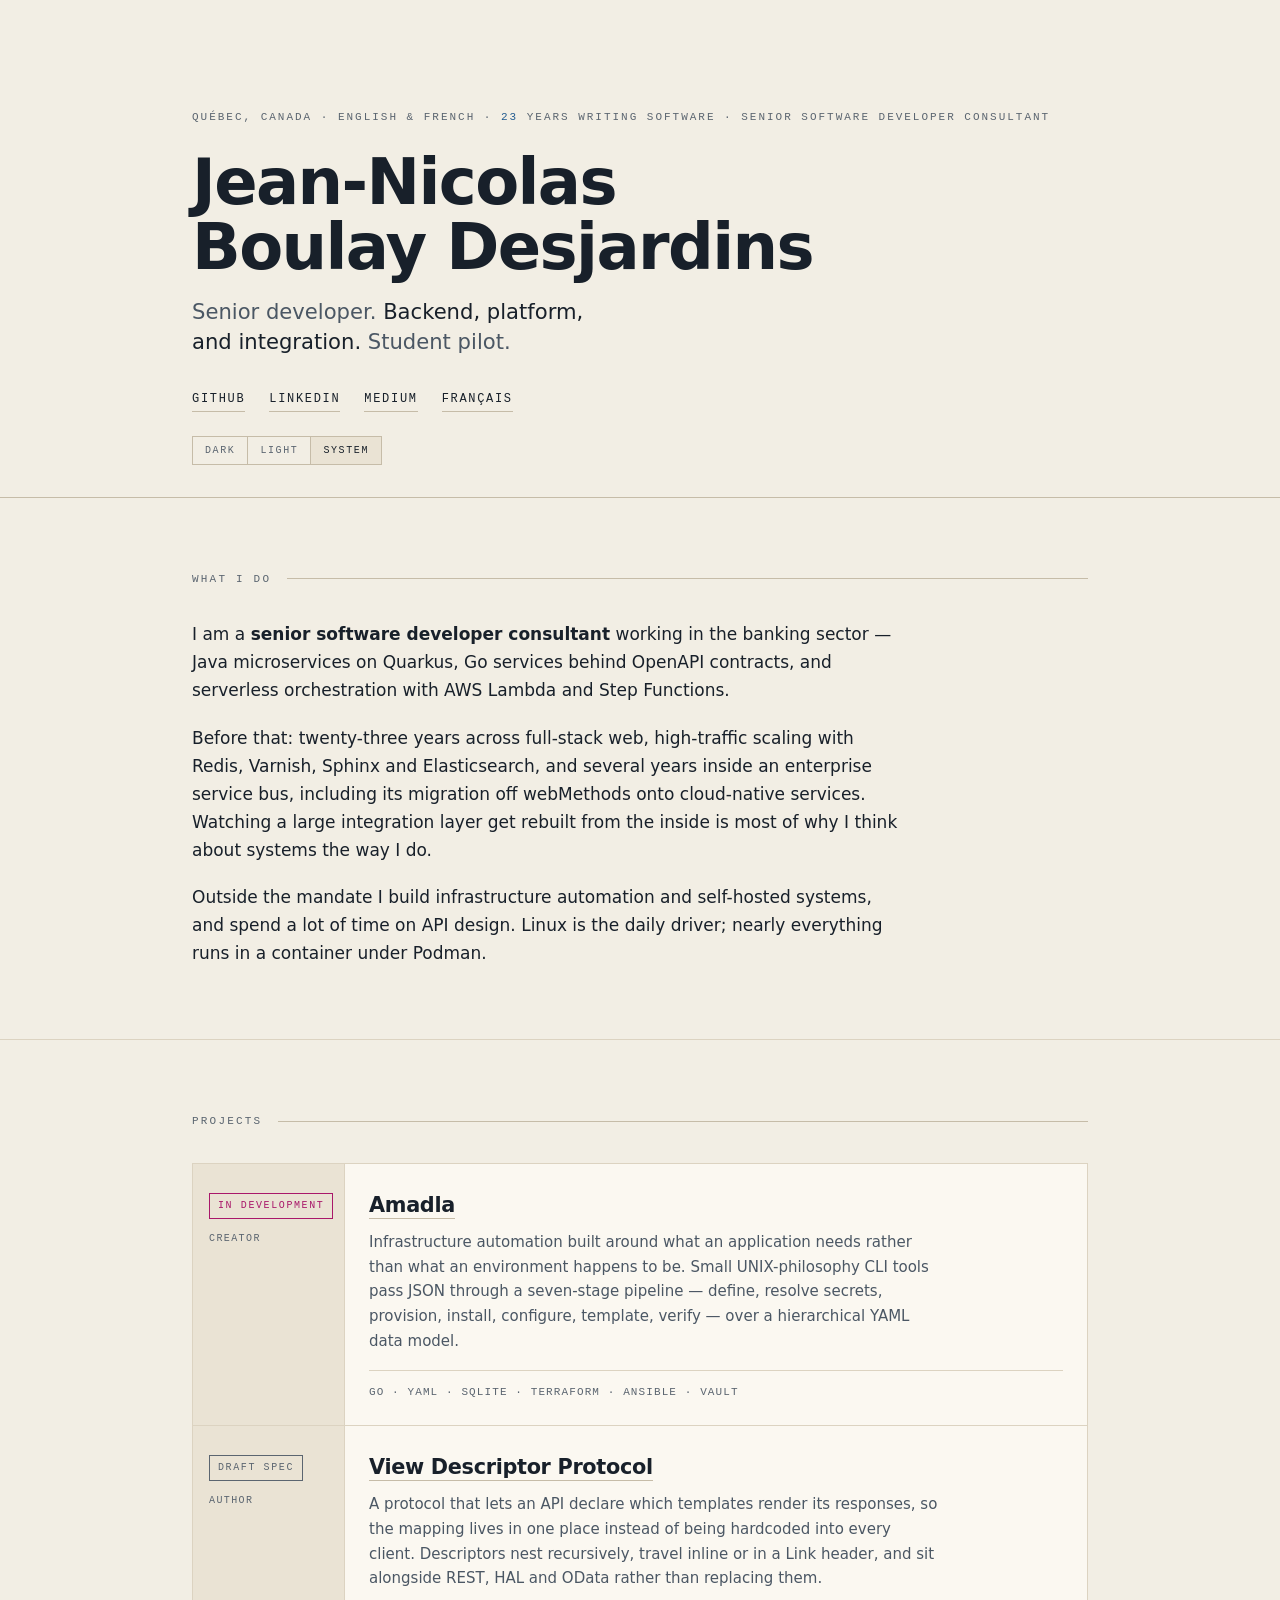
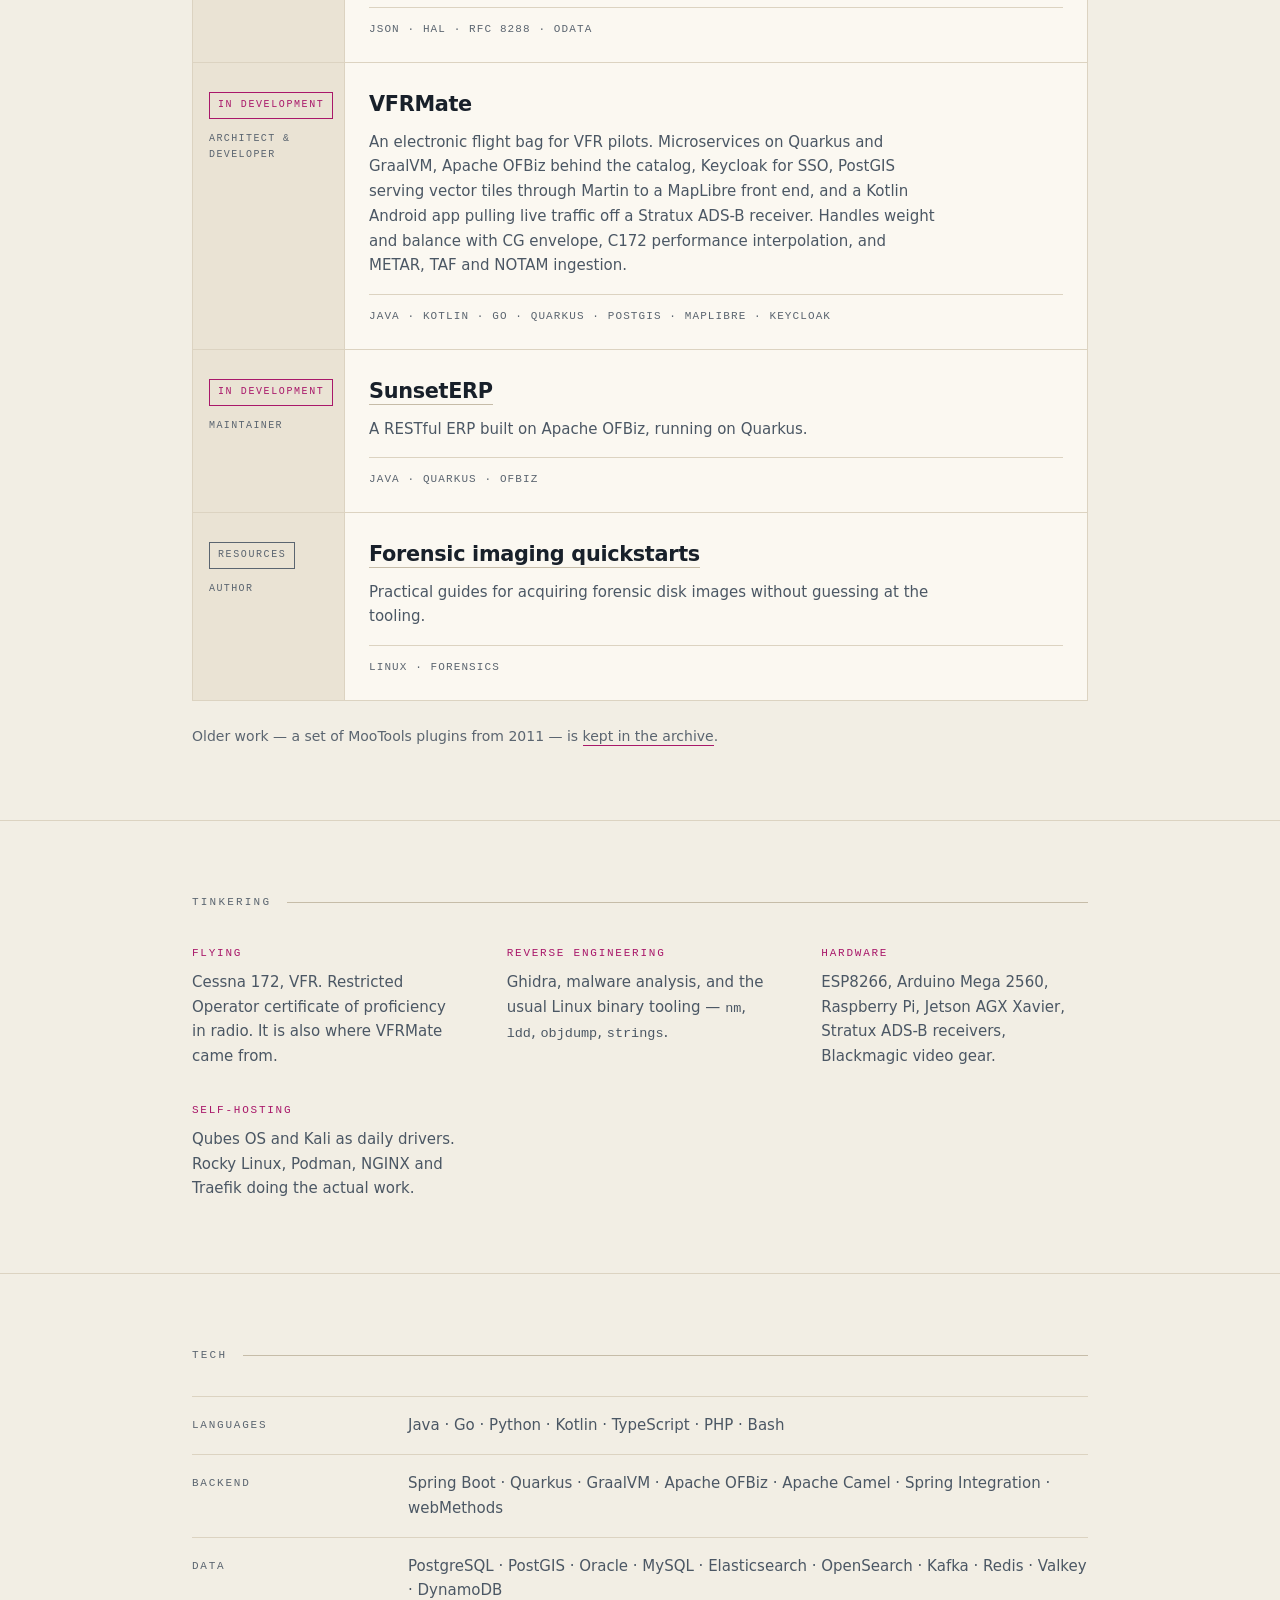
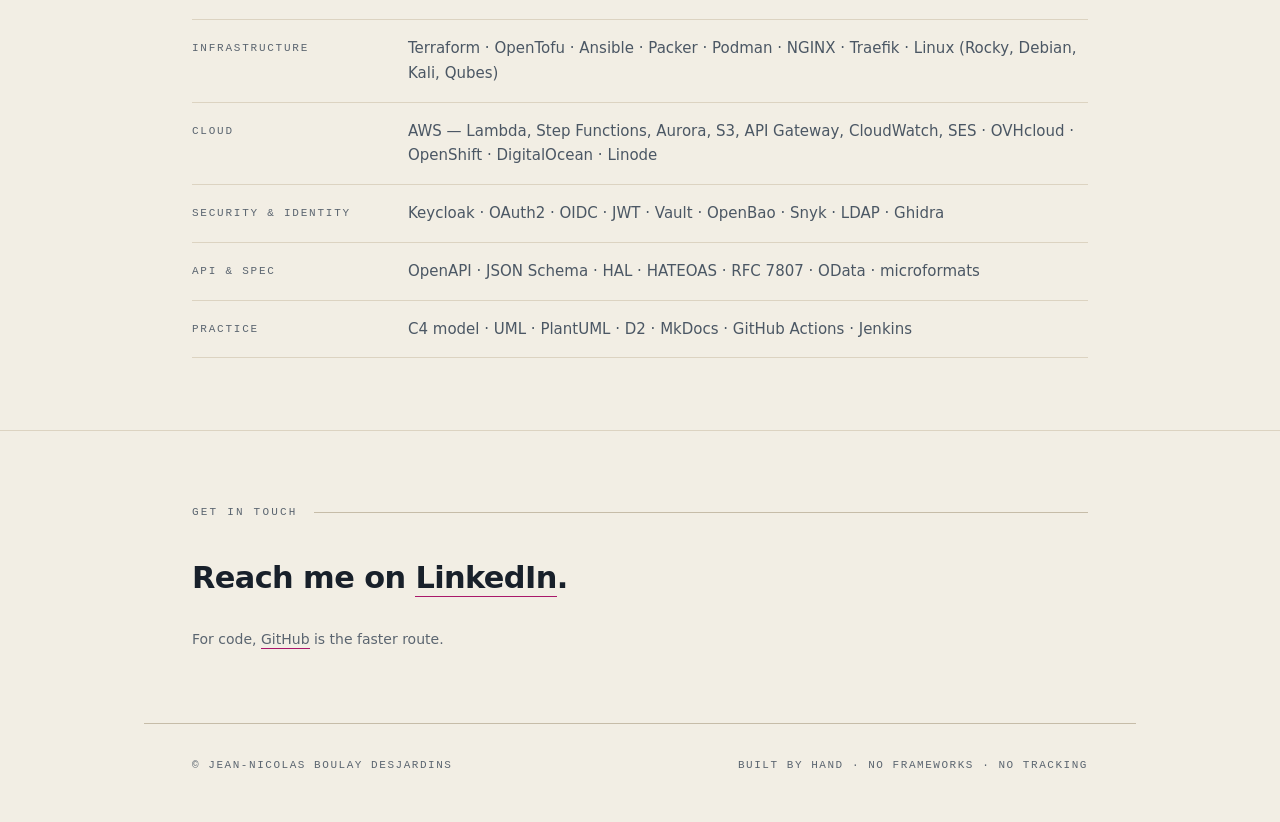
==== index.html @ ff570d65 "Removed the pipeline scanning clause from the intro paragraph" ====
<!DOCTYPE html>
<html lang="en">
<head>
<meta charset="utf-8">
<meta name="viewport" content="width=device-width, initial-scale=1">
<title>Jean-Nicolas Boulay Desjardins</title>
<meta name="description" content="Senior developer working in backend, platform and integration. Projects in infrastructure automation, API protocol design and aviation software.">
<link rel="canonical" href="https://jnbdz.github.io/">
<link rel="alternate" hreflang="en" href="https://jnbdz.github.io/">
<link rel="alternate" hreflang="fr" href="https://jnbdz.github.io/fr/">
<link rel="alternate" hreflang="x-default" href="https://jnbdz.github.io/">
<meta property="og:type" content="profile">
<meta property="og:title" content="Jean-Nicolas Boulay Desjardins">
<meta property="og:description" content="Senior developer working in backend, platform and integration. Projects in infrastructure automation, API protocol design and aviation software.">
<meta property="og:url" content="https://jnbdz.github.io/">
<meta property="og:site_name" content="Jean-Nicolas Boulay Desjardins">
<meta property="og:locale" content="en_CA">
<meta name="theme-color" media="(prefers-color-scheme: dark)" content="#0e141a">
<meta name="theme-color" media="(prefers-color-scheme: light)" content="#f2eee4">
<script>
try {
  var t = localStorage.getItem("theme");
  if (t === "dark" || t === "light") {
    document.documentElement.setAttribute("data-theme", t);
  }
} catch (e) {}
</script>
<link rel="icon" href="/favicon.ico" sizes="32x32">
<link rel="stylesheet" href="/assets/css/main.css">
</head>
<body class="h-card">

<a class="skip-link" href="#main-content">Skip to content</a>

<header class="masthead">
  <div class="wrap">
    <p class="masthead__meta">
      <span class="p-region">Québec</span>, <span class="p-country-name">Canada</span>
      &middot; English &amp; French
      &middot; <span class="masthead__meta-figure">23</span> years writing software
      &middot; senior software developer consultant
    </p>
    <h1 class="masthead__name p-name"><span class="p-given-name">Jean-Nicolas</span> <span class="p-family-name">Boulay Desjardins</span></h1>
    <p class="masthead__lede">
      Senior developer. <span class="masthead__lede-strong">Backend, platform, and integration.</span> Student pilot.
    </p>
    <nav class="masthead__links" aria-label="Profiles elsewhere">
      <a class="u-url" href="https://github.com/jnbdz">GitHub</a>
      <a class="u-url" href="https://www.linkedin.com/in/jean-nicolas-boulay/">LinkedIn</a>
      <a class="u-url" href="https://jeannicolasboulay.medium.com/">Medium</a>
      <a href="/fr/" lang="fr" hreflang="fr">Français</a>
    </nav>
    <div class="theme-switch" role="group" aria-label="Theme" hidden>
      <button type="button" data-set-theme="dark" aria-pressed="false">Dark</button>
      <button type="button" data-set-theme="light" aria-pressed="false">Light</button>
      <button type="button" data-set-theme="system" aria-pressed="true">System</button>
    </div>
  </div>
</header>

<main id="main-content" tabindex="-1">

  <section class="band" aria-labelledby="what-i-do">
    <div class="wrap">
      <h2 class="eyebrow" id="what-i-do">What I do</h2>
      <div class="prose">
        <p>I am a <strong>senior software developer consultant</strong> working in the banking sector — Java microservices on Quarkus, Go services behind OpenAPI contracts, and serverless orchestration with AWS Lambda and Step Functions.</p>
        <p>Before that: twenty-three years across full-stack web, high-traffic scaling with Redis, Varnish, Sphinx and Elasticsearch, and several years inside an enterprise service bus, including its migration off webMethods onto cloud-native services. Watching a large integration layer get rebuilt from the inside is most of why I think about systems the way I do.</p>
        <p>Outside the mandate I build infrastructure automation and self-hosted systems, and spend a lot of time on API design. Linux is the daily driver; nearly everything runs in a container under Podman.</p>
      </div>
    </div>
  </section>

  <section class="band" aria-labelledby="projects">
    <div class="wrap">
      <h2 class="eyebrow" id="projects">Projects</h2>

      <div class="strips">

        <article class="strip">
          <div class="strip__status">
            <span class="strip__chip strip__chip--live">In development</span>
            <span class="strip__role">Creator</span>
          </div>
          <div class="strip__body">
            <h3 class="strip__title"><a href="https://amadla.org">Amadla</a></h3>
            <p class="strip__desc">Infrastructure automation built around what an application needs rather than what an environment happens to be. Small UNIX-philosophy CLI tools pass JSON through a seven-stage pipeline — define, resolve secrets, provision, install, configure, template, verify — over a hierarchical YAML data model.</p>
            <p class="strip__stack">Go &middot; YAML &middot; SQLite &middot; Terraform &middot; Ansible &middot; Vault</p>
          </div>
        </article>

        <article class="strip">
          <div class="strip__status">
            <span class="strip__chip">Draft spec</span>
            <span class="strip__role">Author</span>
          </div>
          <div class="strip__body">
            <h3 class="strip__title"><a href="https://vdprotocol.org">View Descriptor Protocol</a></h3>
            <p class="strip__desc">A protocol that lets an API declare which templates render its responses, so the mapping lives in one place instead of being hardcoded into every client. Descriptors nest recursively, travel inline or in a Link header, and sit alongside REST, HAL and OData rather than replacing them.</p>
            <p class="strip__stack">JSON &middot; HAL &middot; RFC 8288 &middot; OData</p>
          </div>
        </article>

        <article class="strip">
          <div class="strip__status">
            <span class="strip__chip strip__chip--live">In development</span>
            <span class="strip__role">Architect &amp; developer</span>
          </div>
          <div class="strip__body">
            <h3 class="strip__title">VFRMate</h3>
            <p class="strip__desc">An electronic flight bag for VFR pilots. Microservices on Quarkus and GraalVM, Apache OFBiz behind the catalog, Keycloak for SSO, PostGIS serving vector tiles through Martin to a MapLibre front end, and a Kotlin Android app pulling live traffic off a Stratux ADS-B receiver. Handles weight and balance with CG envelope, C172 performance interpolation, and METAR, TAF and NOTAM ingestion.</p>
            <p class="strip__stack">Java &middot; Kotlin &middot; Go &middot; Quarkus &middot; PostGIS &middot; MapLibre &middot; Keycloak</p>
          </div>
        </article>

        <article class="strip">
          <div class="strip__status">
            <span class="strip__chip strip__chip--live">In development</span>
            <span class="strip__role">Maintainer</span>
          </div>
          <div class="strip__body">
            <h3 class="strip__title"><a href="https://github.com/jnbdz/SunsetERP">SunsetERP</a></h3>
            <p class="strip__desc">A RESTful ERP built on Apache OFBiz, running on Quarkus.</p>
            <p class="strip__stack">Java &middot; Quarkus &middot; OFBiz</p>
          </div>
        </article>

        <article class="strip">
          <div class="strip__status">
            <span class="strip__chip">Resources</span>
            <span class="strip__role">Author</span>
          </div>
          <div class="strip__body">
            <h3 class="strip__title"><a href="https://github.com/jnbdz/forensic-imaging-quickstarts">Forensic imaging quickstarts</a></h3>
            <p class="strip__desc">Practical guides for acquiring forensic disk images without guessing at the tooling.</p>
            <p class="strip__stack">Linux &middot; Forensics</p>
          </div>
        </article>

      </div>

      <p class="strip-note">Older work — a set of MooTools plugins from 2011 — is <a href="/demos.html">kept in the archive</a>.</p>
    </div>
  </section>

  <section class="band" aria-labelledby="tinkering">
    <div class="wrap">
      <h2 class="eyebrow" id="tinkering">Tinkering</h2>
      <dl class="tinker">
        <div class="tinker__group">
          <dt class="tinker__term">Flying</dt>
          <dd class="tinker__desc">Cessna 172, VFR. Restricted Operator certificate of proficiency in radio. It is also where VFRMate came from.</dd>
        </div>
        <div class="tinker__group">
          <dt class="tinker__term">Reverse engineering</dt>
          <dd class="tinker__desc">Ghidra, malware analysis, and the usual Linux binary tooling — <code>nm</code>, <code>ldd</code>, <code>objdump</code>, <code>strings</code>.</dd>
        </div>
        <div class="tinker__group">
          <dt class="tinker__term">Hardware</dt>
          <dd class="tinker__desc">ESP8266, Arduino Mega 2560, Raspberry Pi, Jetson AGX Xavier, Stratux ADS-B receivers, Blackmagic video gear.</dd>
        </div>
        <div class="tinker__group">
          <dt class="tinker__term">Self-hosting</dt>
          <dd class="tinker__desc">Qubes OS and Kali as daily drivers. Rocky Linux, Podman, NGINX and Traefik doing the actual work.</dd>
        </div>
      </dl>
    </div>
  </section>

  <section class="band" aria-labelledby="tech">
    <div class="wrap">
      <h2 class="eyebrow" id="tech">Tech</h2>
      <dl class="tech">
        <div class="tech__row">
          <dt class="tech__term">Languages</dt>
          <dd class="tech__desc">Java &middot; Go &middot; Python &middot; Kotlin &middot; TypeScript &middot; PHP &middot; Bash</dd>
        </div>
        <div class="tech__row">
          <dt class="tech__term">Backend</dt>
          <dd class="tech__desc">Spring Boot &middot; Quarkus &middot; GraalVM &middot; Apache OFBiz &middot; Apache Camel &middot; Spring Integration &middot; webMethods</dd>
        </div>
        <div class="tech__row">
          <dt class="tech__term">Data</dt>
          <dd class="tech__desc">PostgreSQL &middot; PostGIS &middot; Oracle &middot; MySQL &middot; Elasticsearch &middot; OpenSearch &middot; Kafka &middot; Redis &middot; Valkey &middot; DynamoDB</dd>
        </div>
        <div class="tech__row">
          <dt class="tech__term">Infrastructure</dt>
          <dd class="tech__desc">Terraform &middot; OpenTofu &middot; Ansible &middot; Packer &middot; Podman &middot; NGINX &middot; Traefik &middot; Linux (Rocky, Debian, Kali, Qubes)</dd>
        </div>
        <div class="tech__row">
          <dt class="tech__term">Cloud</dt>
          <dd class="tech__desc">AWS — Lambda, Step Functions, Aurora, S3, API Gateway, CloudWatch, SES &middot; OVHcloud &middot; OpenShift &middot; DigitalOcean &middot; Linode</dd>
        </div>
        <div class="tech__row">
          <dt class="tech__term">Security &amp; identity</dt>
          <dd class="tech__desc">Keycloak &middot; OAuth2 &middot; OIDC &middot; JWT &middot; Vault &middot; OpenBao &middot; Snyk &middot; LDAP &middot; Ghidra</dd>
        </div>
        <div class="tech__row">
          <dt class="tech__term">API &amp; spec</dt>
          <dd class="tech__desc">OpenAPI &middot; JSON Schema &middot; HAL &middot; HATEOAS &middot; RFC 7807 &middot; OData &middot; microformats</dd>
        </div>
        <div class="tech__row">
          <dt class="tech__term">Practice</dt>
          <dd class="tech__desc">C4 model &middot; UML &middot; PlantUML &middot; D2 &middot; MkDocs &middot; GitHub Actions &middot; Jenkins</dd>
        </div>
      </dl>
    </div>
  </section>

  <section class="band" aria-labelledby="contact">
    <div class="wrap">
      <h2 class="eyebrow" id="contact">Get in touch</h2>
      <p class="contact__line">Reach me on <a href="https://www.linkedin.com/in/jean-nicolas-boulay/">LinkedIn</a>.</p>
      <p class="strip-note">For code, <a href="https://github.com/jnbdz">GitHub</a> is the faster route.</p>
    </div>
  </section>

</main>

<footer class="wrap site-footer">
  <span>&copy; Jean-Nicolas Boulay Desjardins</span>
  <span>Built by hand &middot; No frameworks &middot; No tracking</span>
</footer>

<script>
(function () {
  var group = document.querySelector(".theme-switch");
  if (!group) { return; }
  var root = document.documentElement;
  var buttons = Array.prototype.slice.call(
    group.querySelectorAll("button[data-set-theme]"));

  function paint() {
    var mode = root.getAttribute("data-theme") || "system";
    buttons.forEach(function (b) {
      b.setAttribute("aria-pressed",
        String(b.getAttribute("data-set-theme") === mode));
    });
  }

  buttons.forEach(function (b) {
    b.addEventListener("click", function () {
      var mode = b.getAttribute("data-set-theme");
      try {
        if (mode === "system") { localStorage.removeItem("theme"); }
        else { localStorage.setItem("theme", mode); }
      } catch (e) {}
      if (mode === "system") { root.removeAttribute("data-theme"); }
      else { root.setAttribute("data-theme", mode); }
      paint();
    });
  });

  group.hidden = false;
  paint();
})();
</script>

</body>
</html>
---- assets/css/main.css ----
@layer reset, tokens, base, layout, components, utilities;
/* Layer order. Later layers win regardless of specificity. */

@layer reset {
  *,
  *::before,
  *::after {
    box-sizing: border-box;
  }

  :where(body, h1, h2, h3, p, dl, dd, figure) {
    margin: 0;
  }

  :where(ul, ol) {
    margin: 0;
    padding: 0;
    list-style: none;
  }

  :where(img, svg) {
    display: block;
    max-width: 100%;
  }
}

@layer tokens {
  :root {
    color-scheme: dark light;

    /* --- primitives: night panel (dark) --- */
    --slate-950: #0e141a;
    --slate-900: #151d25;
    --slate-850: #1b242e;
    --slate-800: #1e2831;
    --slate-700: #2c3945;
    --slate-400: #7f8d98;
    --slate-300: #97a5b3;
    --slate-100: #dce3ea;
    --magenta-400: #ee5ba3;
    --blue-300: #6fade2;

    /* --- primitives: chart paper (light) --- */
    --buff-100: #f2eee4;
    --buff-50: #fbf8f1;
    --buff-200: #eae3d4;
    --buff-300: #dcd3c1;
    --buff-400: #c6bca8;
    --ink-900: #18202a;
    --ink-600: #4b5764;
    --ink-500: #5b6570;
    --magenta-700: #a9186a;
    --blue-800: #245c90;

    /* --- semantic: dark is the primary treatment --- */
    --color-ground: var(--slate-950);
    --color-surface: var(--slate-900);
    --color-surface-alt: var(--slate-850);
    --color-rule: var(--slate-700);
    --color-rule-soft: var(--slate-800);
    --color-text: var(--slate-100);
    --color-text-muted: var(--slate-300);
    --color-text-faint: var(--slate-400);
    --color-accent: var(--magenta-400);
    --color-accent-2: var(--blue-300);

    /* --- type --- */
    --font-sans: system-ui, -apple-system, "Segoe UI", Roboto,
      "Helvetica Neue", Arial, sans-serif;
    --font-mono: ui-monospace, "SF Mono", SFMono-Regular, Menlo, Consolas,
      "Liberation Mono", monospace;

    --text-label: 0.6875rem;
    --text-chip: 0.625rem;
    --text-sm: 0.875rem;
    --text-body: 0.9375rem;
    --text-lg: clamp(1.0625rem, 1rem + 0.4vw, 1.375rem);
    --text-title: 1.3rem;
    --text-display: clamp(2.1rem, 1.1rem + 4.2vw, 4rem);
    --text-contact: clamp(1.25rem, 1rem + 1.4vw, 1.9rem);

    --tracking-label: 0.2em;
    --tracking-chip: 0.16em;

    /* --- space scale --- */
    --space-unit: 0.25rem;
    --space-1: calc(var(--space-unit) * 1);
    --space-2: calc(var(--space-unit) * 2);
    --space-3: calc(var(--space-unit) * 3);
    --space-4: calc(var(--space-unit) * 4);
    --space-6: calc(var(--space-unit) * 6);
    --space-8: calc(var(--space-unit) * 8);
    --space-12: calc(var(--space-unit) * 12);

    /* --- layout --- */
    --measure: 66ch;
    --gutter: clamp(1.25rem, 5vw, 3rem);
    --page-max: 62rem;
    --band-space: clamp(3rem, 8vh, 4.5rem);
  }

  @media (prefers-color-scheme: light) {
    :root {
      --color-ground: var(--buff-100);
      --color-surface: var(--buff-50);
      --color-surface-alt: var(--buff-200);
      --color-rule: var(--buff-400);
      --color-rule-soft: var(--buff-300);
      --color-text: var(--ink-900);
      --color-text-muted: var(--ink-600);
      --color-text-faint: var(--ink-500);
      --color-accent: var(--magenta-700);
      --color-accent-2: var(--blue-800);
    }
  }

  /* Forced themes: the masthead theme switch stamps data-theme on <html>.
     Attribute selectors outrank the plain :root blocks, so these win over
     both system schemes. Token assignments must stay byte-identical to the
     corresponding scheme blocks above - tools/check.py enforces the match. */
  :root[data-theme="dark"] {
    color-scheme: dark;
    --color-ground: var(--slate-950);
    --color-surface: var(--slate-900);
    --color-surface-alt: var(--slate-850);
    --color-rule: var(--slate-700);
    --color-rule-soft: var(--slate-800);
    --color-text: var(--slate-100);
    --color-text-muted: var(--slate-300);
    --color-text-faint: var(--slate-400);
    --color-accent: var(--magenta-400);
    --color-accent-2: var(--blue-300);
  }

  :root[data-theme="light"] {
    color-scheme: light;
    --color-ground: var(--buff-100);
    --color-surface: var(--buff-50);
    --color-surface-alt: var(--buff-200);
    --color-rule: var(--buff-400);
    --color-rule-soft: var(--buff-300);
    --color-text: var(--ink-900);
    --color-text-muted: var(--ink-600);
    --color-text-faint: var(--ink-500);
    --color-accent: var(--magenta-700);
    --color-accent-2: var(--blue-800);
  }
}

@layer base {
  html {
    -webkit-text-size-adjust: 100%;
  }

  body {
    background-color: var(--color-ground);
    color: var(--color-text);
    font-family: var(--font-sans);
    font-size: clamp(1rem, 0.96rem + 0.2vw, 1.0625rem);
    line-height: 1.65;
    font-variant-numeric: tabular-nums;
    -webkit-font-smoothing: antialiased;
  }

  a {
    color: inherit;
    text-decoration: none;
    border-block-end: 1px solid var(--color-accent);
    padding-block-end: 1px;
    transition: color 0.15s ease, border-color 0.15s ease;
  }

  a:hover {
    color: var(--color-accent);
  }

  a:focus-visible {
    outline: 2px solid var(--color-accent);
    outline-offset: 3px;
    border-radius: 2px;
  }

  strong {
    font-weight: 600;
    color: var(--color-text);
  }

  code {
    font-family: var(--font-mono);
    font-size: 0.9em;
  }
}

@layer utilities {
  @media (prefers-reduced-motion: reduce) {
    *,
    *::before,
    *::after {
      transition-duration: 0.01ms;
      animation-duration: 0.01ms;
      animation-iteration-count: 1;
    }
  }
}

@layer layout {
  .wrap {
    max-inline-size: var(--page-max);
    margin-inline: auto;
    padding-inline: var(--gutter);
  }

  .band {
    border-block-end: 1px solid var(--color-rule-soft);
  }

  .band:last-of-type {
    border-block-end: 0;
  }

  .band > .wrap {
    padding-block: var(--band-space);
  }

  .prose {
    max-inline-size: var(--measure);
  }

  .prose > p + p {
    margin-block-start: 1.15em;
  }
}

@layer components {
  .eyebrow {
    display: flex;
    align-items: center;
    gap: var(--space-4);
    margin-block-end: var(--space-8);
    font-family: var(--font-mono);
    font-size: var(--text-label);
    font-weight: 400;
    letter-spacing: var(--tracking-label);
    text-transform: uppercase;
    color: var(--color-text-faint);
  }

  .eyebrow::after {
    content: "";
    flex: 1;
    block-size: 1px;
    background-color: var(--color-rule);
  }

  .site-footer {
    display: flex;
    flex-wrap: wrap;
    gap: var(--space-2) var(--space-8);
    justify-content: space-between;
    border-block-start: 1px solid var(--color-rule);
    padding-block: var(--space-8) var(--space-12);
    font-family: var(--font-mono);
    font-size: var(--text-label);
    letter-spacing: 0.14em;
    text-transform: uppercase;
    color: var(--color-text-faint);
  }
}

@layer utilities {
  .skip-link {
    position: absolute;
    inset-inline-start: var(--gutter);
    inset-block-start: var(--space-2);
    z-index: 10;
    padding: var(--space-3) var(--space-4);
    background-color: var(--color-surface);
    border: 1px solid var(--color-accent);
    transform: translateY(-200%);
  }

  .skip-link:focus {
    transform: translateY(0);
  }

  .sr-only {
    position: absolute;
    inline-size: 1px;
    block-size: 1px;
    padding: 0;
    margin: -1px;
    overflow: hidden;
    clip-path: inset(50%);
    white-space: nowrap;
    border: 0;
  }
}

@layer components {
  .masthead {
    border-block-end: 1px solid var(--color-rule);
    padding-block: clamp(3.5rem, 12vh, 7rem) var(--space-8);
  }

  .masthead__meta {
    margin-block-end: var(--space-6);
    font-family: var(--font-mono);
    font-size: var(--text-label);
    letter-spacing: 0.18em;
    text-transform: uppercase;
    color: var(--color-text-faint);
  }

  .masthead__meta-figure {
    color: var(--color-accent-2);
    font-weight: 500;
  }

  .masthead__name {
    max-inline-size: 14ch;
    margin-block-end: var(--space-4);
    font-size: var(--text-display);
    font-weight: 650;
    line-height: 1.02;
    letter-spacing: -0.025em;
  }

  .masthead__lede {
    max-inline-size: 34ch;
    margin-block-end: var(--space-8);
    font-size: var(--text-lg);
    line-height: 1.45;
    color: var(--color-text-muted);
    text-wrap: balance;
  }

  .masthead__lede-strong {
    color: var(--color-text);
  }

  .masthead__links {
    display: flex;
    flex-wrap: wrap;
    gap: var(--space-6);
    font-family: var(--font-mono);
    font-size: 0.75rem;
    letter-spacing: 0.14em;
    text-transform: uppercase;
  }

  .masthead__links a {
    border-block-end-color: var(--color-rule);
  }

  .masthead__links a:hover {
    border-block-end-color: var(--color-accent);
  }

  .theme-switch {
    display: inline-flex;
    margin-block-start: var(--space-6);
    border: 1px solid var(--color-rule);
  }

  .theme-switch button {
    padding: var(--space-2) var(--space-3);
    background: none;
    border: 0;
    font-family: var(--font-mono);
    font-size: var(--text-chip);
    letter-spacing: var(--tracking-chip);
    text-transform: uppercase;
    color: var(--color-text-faint);
    cursor: pointer;
  }

  .theme-switch button + button {
    border-inline-start: 1px solid var(--color-rule);
  }

  .theme-switch button[aria-pressed="true"] {
    background-color: var(--color-surface-alt);
    color: var(--color-text);
  }

  .theme-switch button:focus-visible {
    outline: 2px solid var(--color-accent);
    outline-offset: -2px;
  }
}

@layer components {
  .strips {
    display: grid;
    gap: 1px;
    background-color: var(--color-rule-soft);
    border: 1px solid var(--color-rule-soft);
  }

  .strip {
    display: grid;
    grid-template-columns: 9.5rem 1fr;
    background-color: var(--color-surface);
  }

  .strip__status {
    padding: var(--space-6) var(--space-4);
    background-color: var(--color-surface-alt);
    border-inline-end: 1px solid var(--color-rule-soft);
  }

  .strip__chip {
    display: inline-block;
    padding: var(--space-1) var(--space-2);
    border: 1px solid currentcolor;
    font-family: var(--font-mono);
    font-size: var(--text-chip);
    letter-spacing: var(--tracking-chip);
    text-transform: uppercase;
    white-space: nowrap;
    color: var(--color-text-faint);
  }

  .strip__chip--live {
    color: var(--color-accent);
  }

  .strip__chip--active {
    color: var(--color-accent-2);
  }

  .strip__role {
    display: block;
    margin-block-start: var(--space-3);
    font-family: var(--font-mono);
    font-size: var(--text-chip);
    letter-spacing: 0.14em;
    text-transform: uppercase;
    color: var(--color-text-faint);
  }

  .strip__body {
    padding: var(--space-6);
  }

  .strip__title {
    margin-block-end: var(--space-2);
    font-size: var(--text-title);
    font-weight: 600;
    letter-spacing: -0.015em;
  }

  .strip__title a {
    border-block-end-color: var(--color-rule);
  }

  .strip__title a:hover {
    border-block-end-color: var(--color-accent);
  }

  .strip__desc {
    max-inline-size: 60ch;
    font-size: var(--text-body);
    color: var(--color-text-muted);
  }

  .strip__stack {
    margin-block-start: var(--space-4);
    padding-block-start: var(--space-3);
    border-block-start: 1px solid var(--color-rule-soft);
    font-family: var(--font-mono);
    font-size: var(--text-label);
    letter-spacing: 0.1em;
    text-transform: uppercase;
    color: var(--color-text-faint);
  }

  .strip-note {
    margin-block-start: var(--space-6);
    font-size: var(--text-sm);
    color: var(--color-text-faint);
  }

  @media (width <= 40rem) {
    .strip {
      grid-template-columns: 1fr;
    }

    .strip__status {
      display: flex;
      align-items: center;
      gap: var(--space-4);
      padding: var(--space-4);
      border-inline-end: 0;
      border-block-end: 1px solid var(--color-rule-soft);
    }

    .strip__role {
      margin-block-start: 0;
    }

    .strip__body {
      padding: var(--space-4);
    }
  }
}

@layer components {
  .tinker {
    display: grid;
    gap: var(--space-8) var(--space-12);
    grid-template-columns: repeat(auto-fit, minmax(15rem, 1fr));
  }

  .tinker__term {
    margin-block-end: var(--space-2);
    font-family: var(--font-mono);
    font-size: var(--text-label);
    letter-spacing: var(--tracking-chip);
    text-transform: uppercase;
    color: var(--color-accent);
  }

  .tinker__desc {
    margin: 0;
    font-size: var(--text-body);
    color: var(--color-text-muted);
  }

  .tech__row {
    display: grid;
    grid-template-columns: 12rem 1fr;
    gap: var(--space-6);
    padding-block: var(--space-4);
    border-block-start: 1px solid var(--color-rule-soft);
  }

  .tech__row:last-child {
    border-block-end: 1px solid var(--color-rule-soft);
  }

  .tech__term {
    padding-block-start: 0.2rem;
    font-family: var(--font-mono);
    font-size: var(--text-label);
    letter-spacing: var(--tracking-chip);
    text-transform: uppercase;
    color: var(--color-text-faint);
  }

  .tech__desc {
    margin: 0;
    font-size: var(--text-body);
    color: var(--color-text-muted);
  }

  .contact__line {
    font-size: var(--text-contact);
    font-weight: 550;
    letter-spacing: -0.02em;
  }

  @media (width <= 40rem) {
    .tech__row {
      grid-template-columns: 1fr;
      gap: var(--space-1);
    }
  }
}

@layer components {
  .prose li + li {
    margin-block-start: var(--space-2);
  }

  .prose li {
    color: var(--color-text-muted);
  }
}
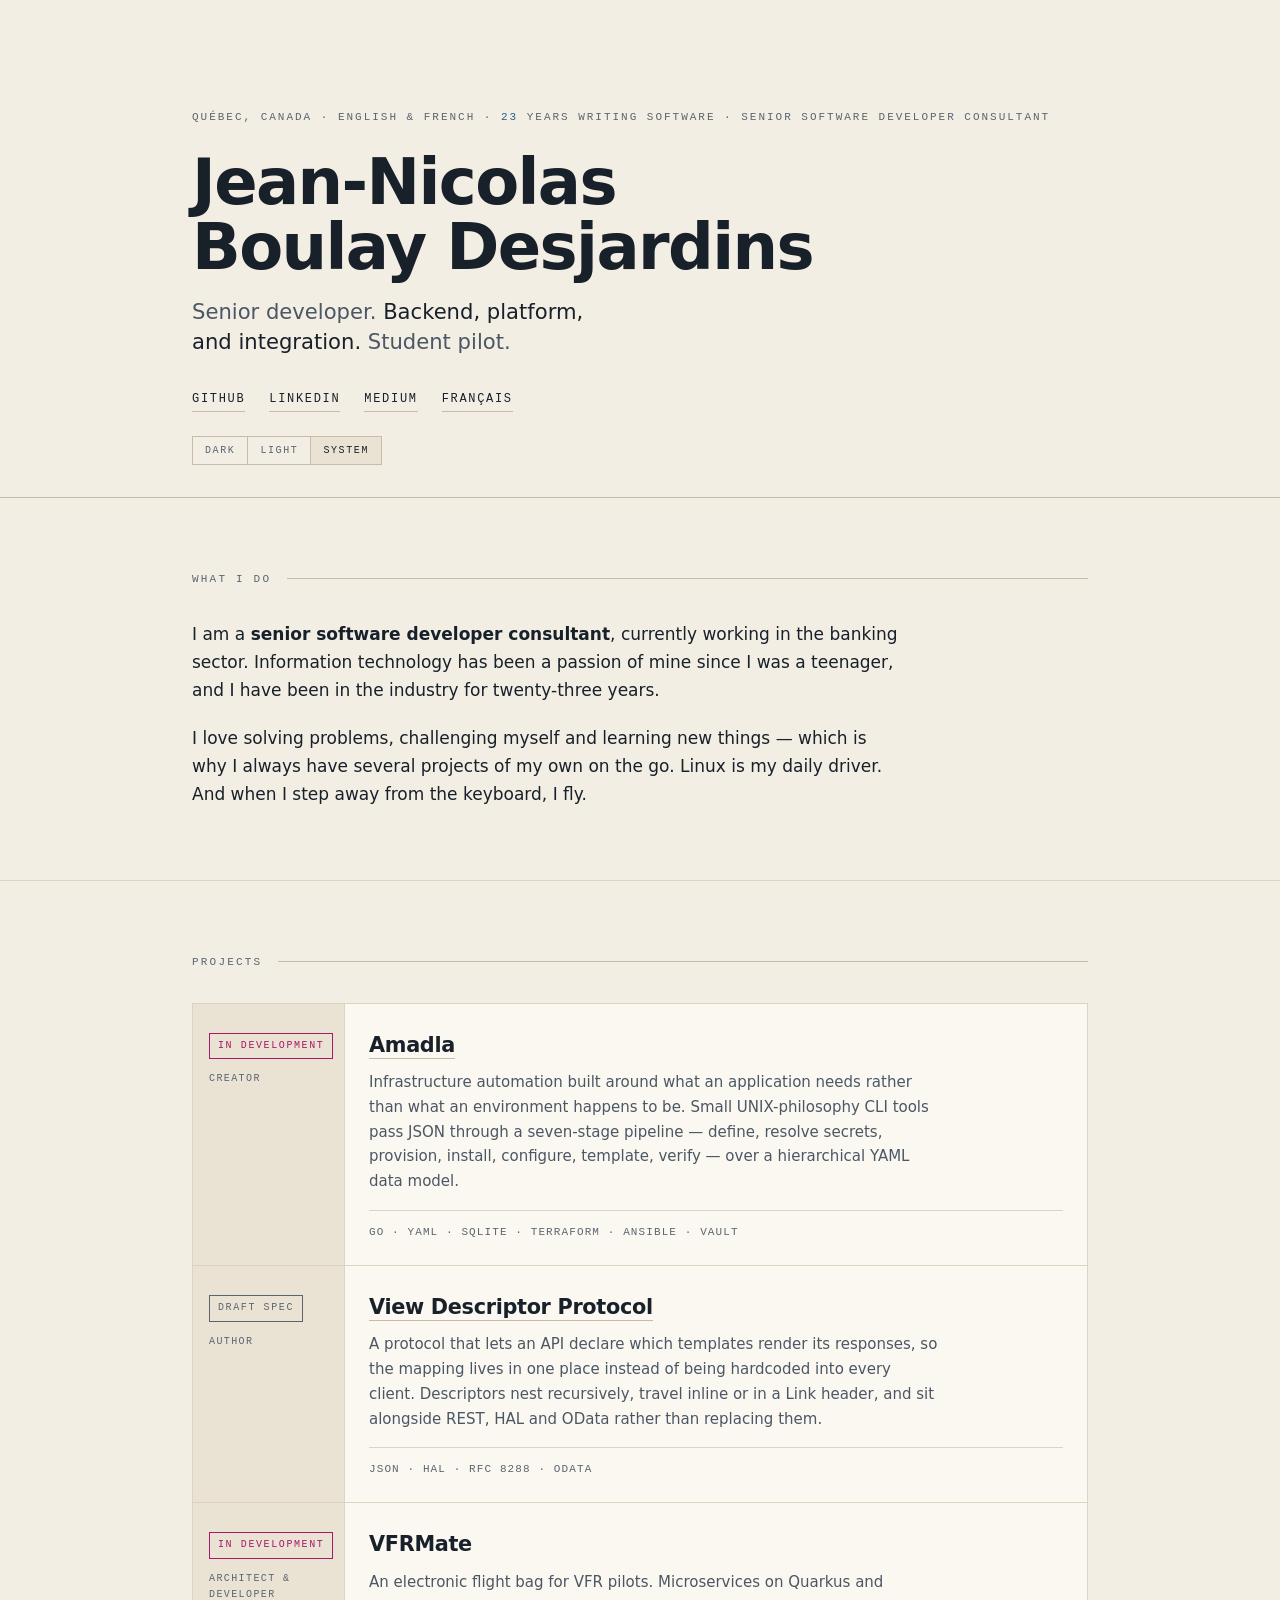
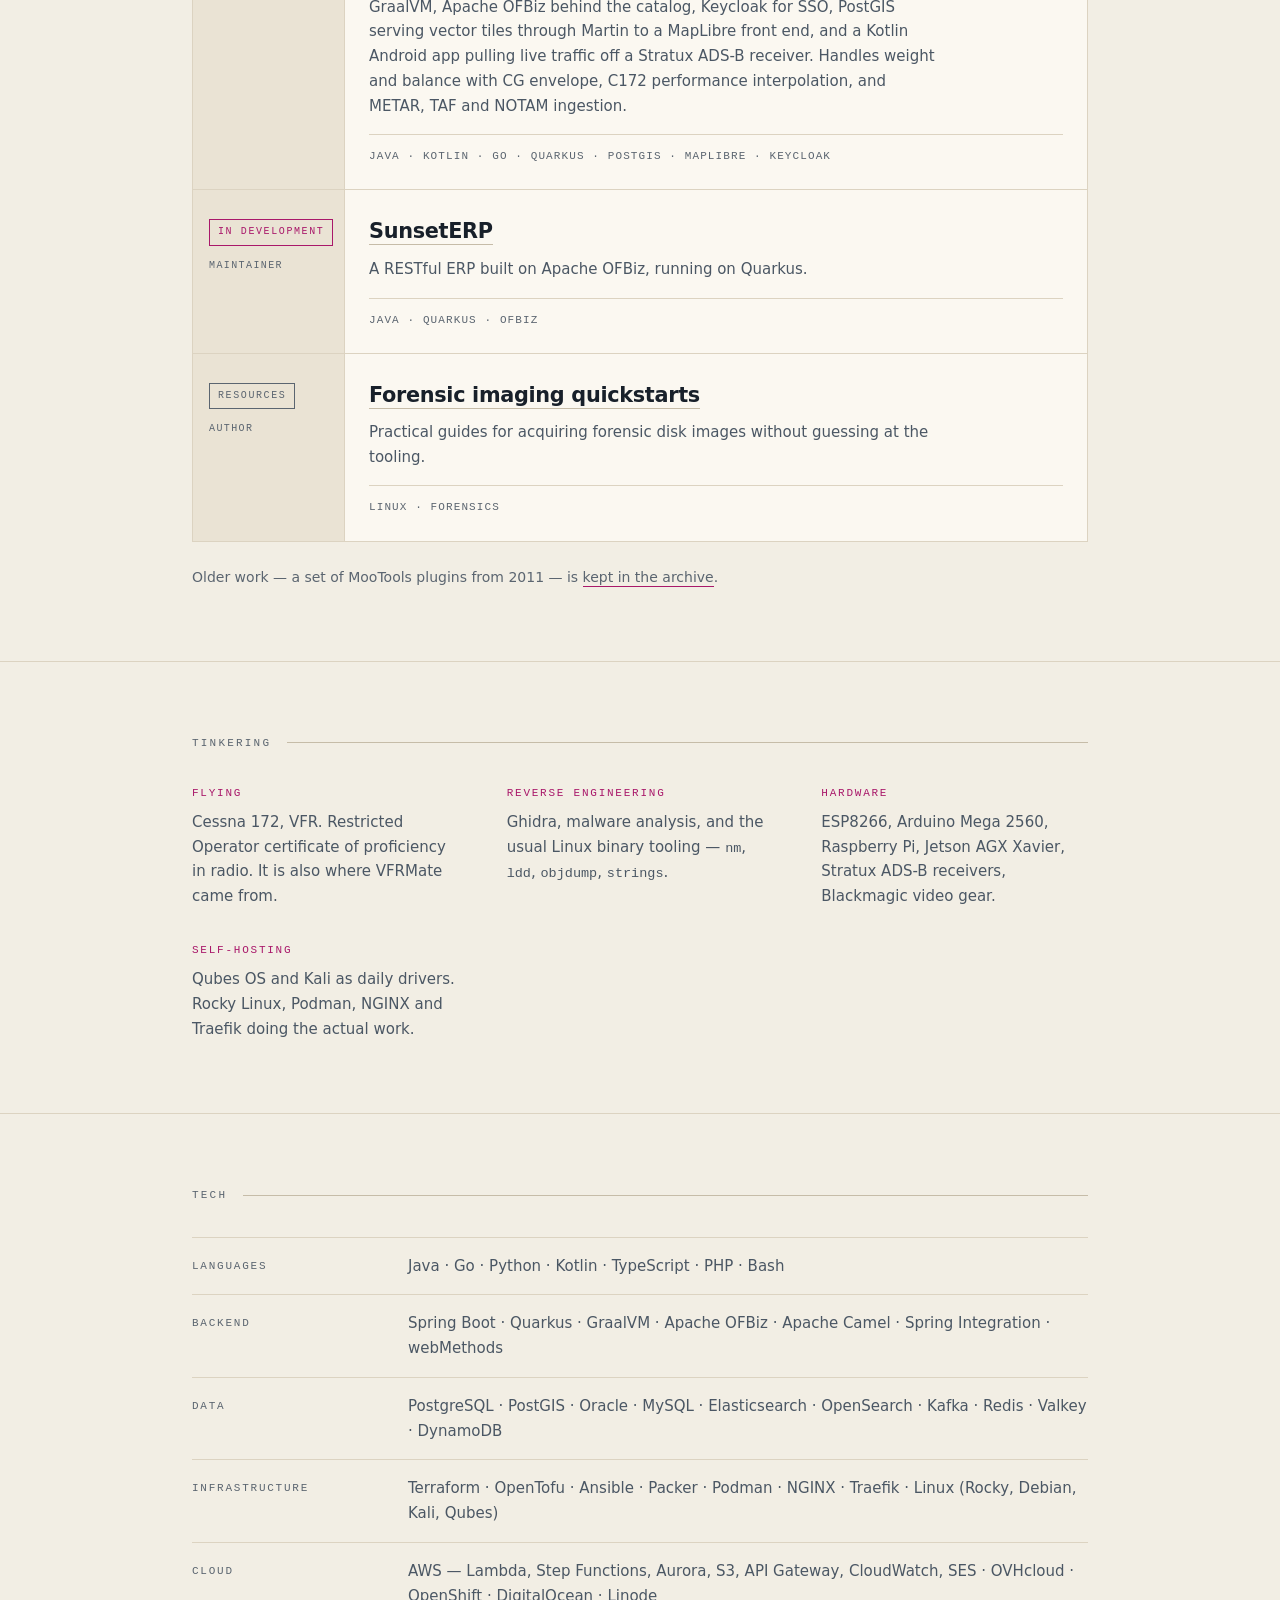
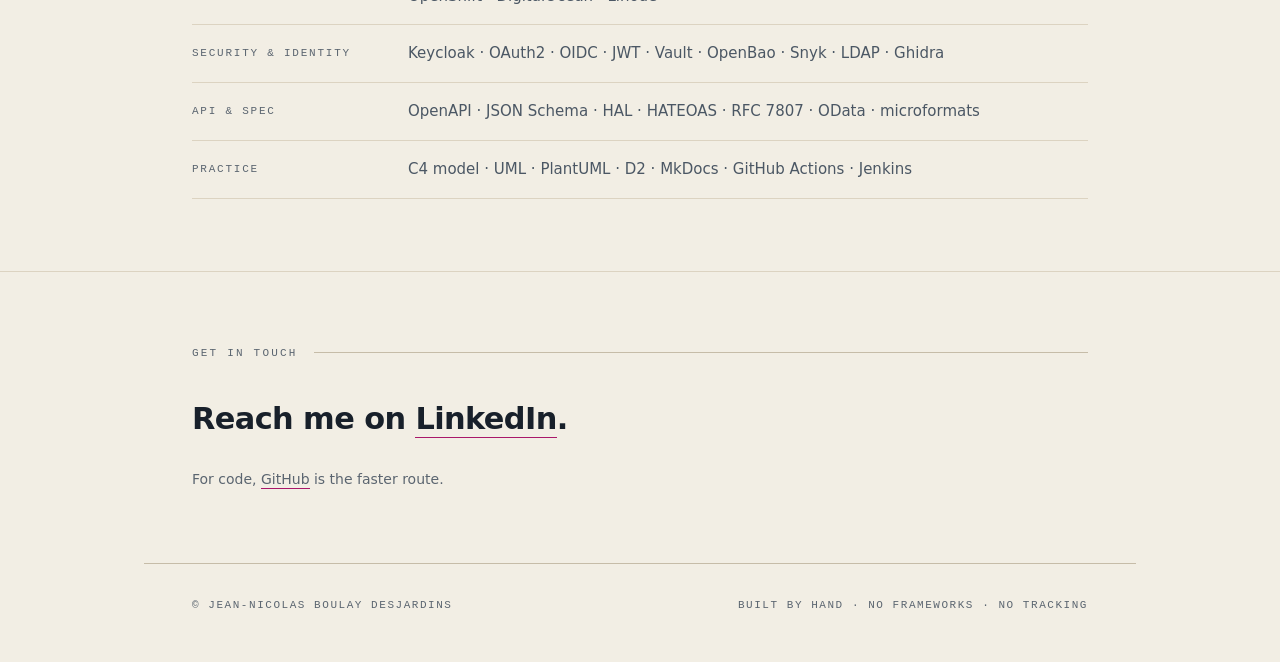
==== commit 5dc8a07d: "Rewrote the intro section at a higher level" ====
--- a/index.html
+++ b/index.html
@@ -64,9 +64,8 @@
     <div class="wrap">
       <h2 class="eyebrow" id="what-i-do">What I do</h2>
       <div class="prose">
-        <p>I am a <strong>senior software developer consultant</strong> working in the banking sector — Java microservices on Quarkus, Go services behind OpenAPI contracts, and serverless orchestration with AWS Lambda and Step Functions.</p>
-        <p>Before that: twenty-three years across full-stack web, high-traffic scaling with Redis, Varnish, Sphinx and Elasticsearch, and several years inside an enterprise service bus, including its migration off webMethods onto cloud-native services. Watching a large integration layer get rebuilt from the inside is most of why I think about systems the way I do.</p>
-        <p>Outside the mandate I build infrastructure automation and self-hosted systems, and spend a lot of time on API design. Linux is the daily driver; nearly everything runs in a container under Podman.</p>
+        <p>I am a <strong>senior software developer consultant</strong>, currently working in the banking sector. Information technology has been a passion of mine since I was a teenager, and I have been in the industry for twenty-three years.</p>
+        <p>I love solving problems, challenging myself and learning new things — which is why I always have several projects of my own on the go. Linux is my daily driver. And when I step away from the keyboard, I fly.</p>
       </div>
     </div>
   </section>
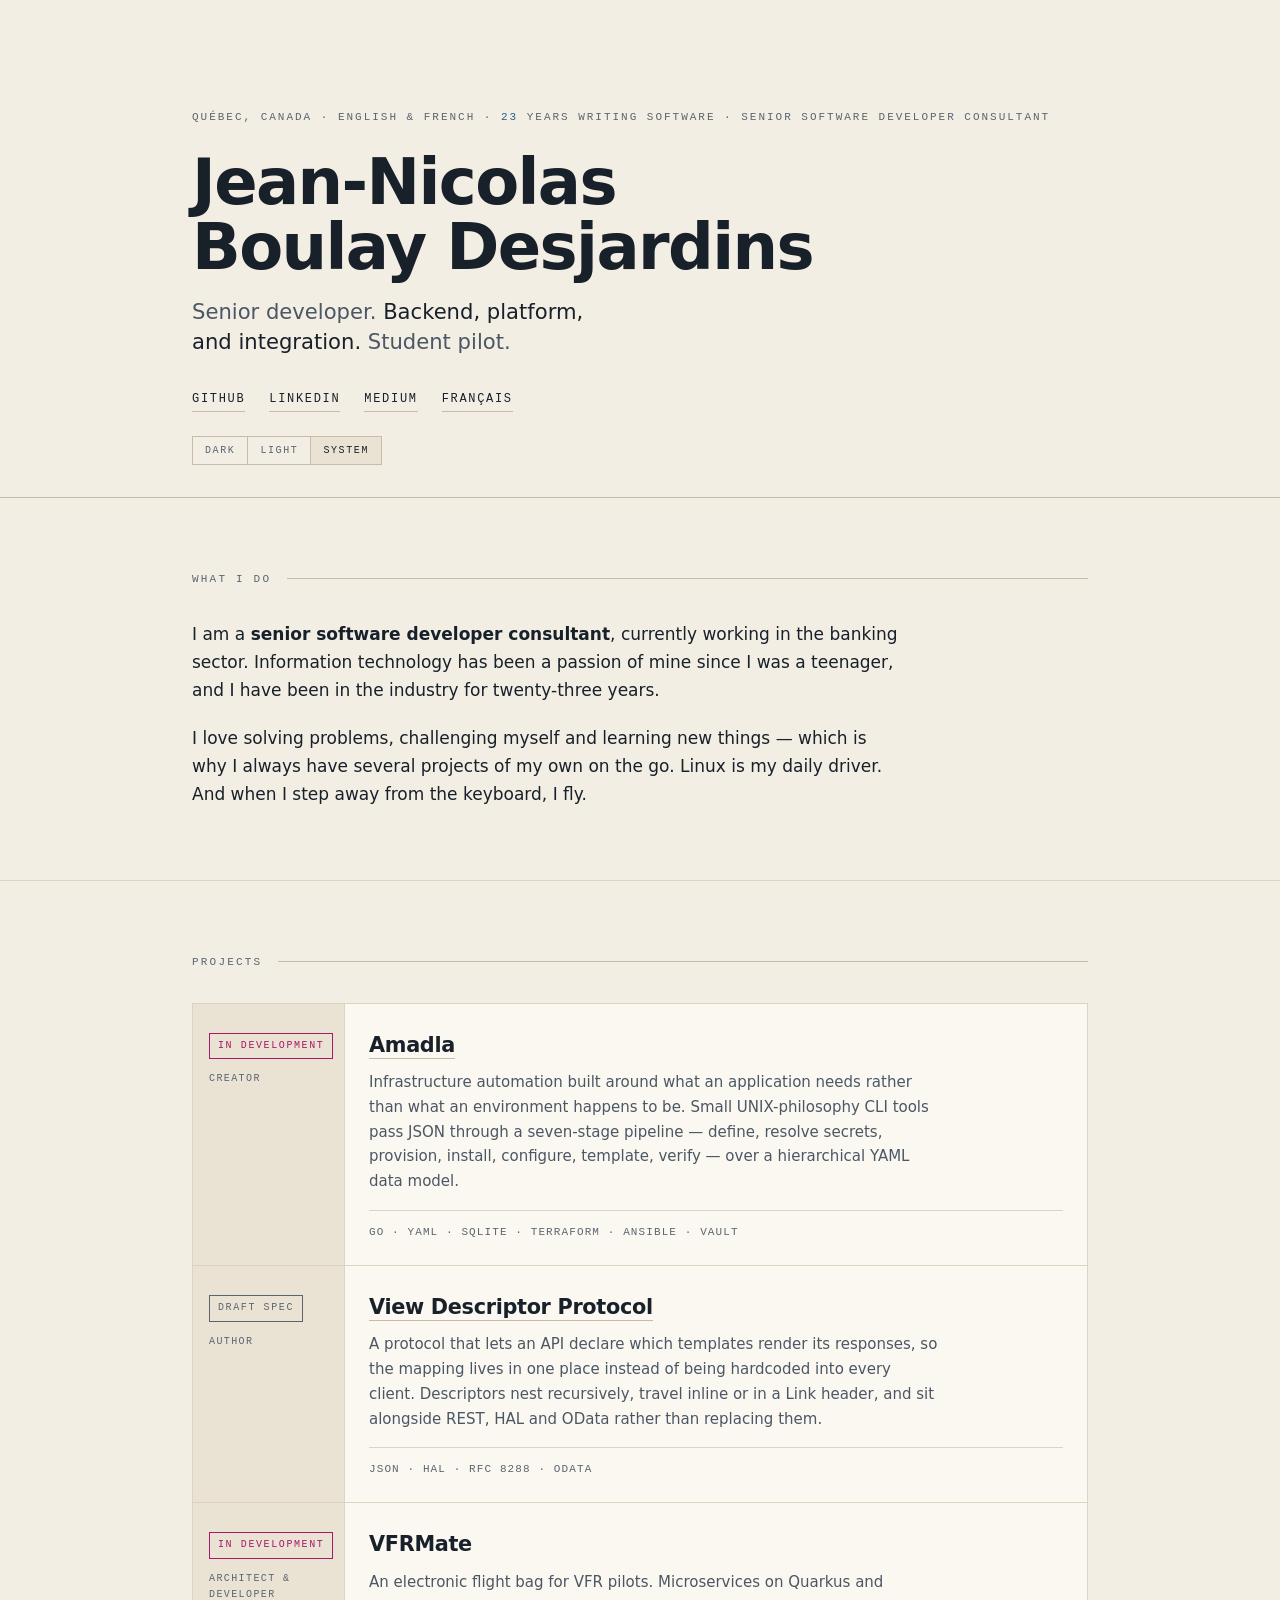
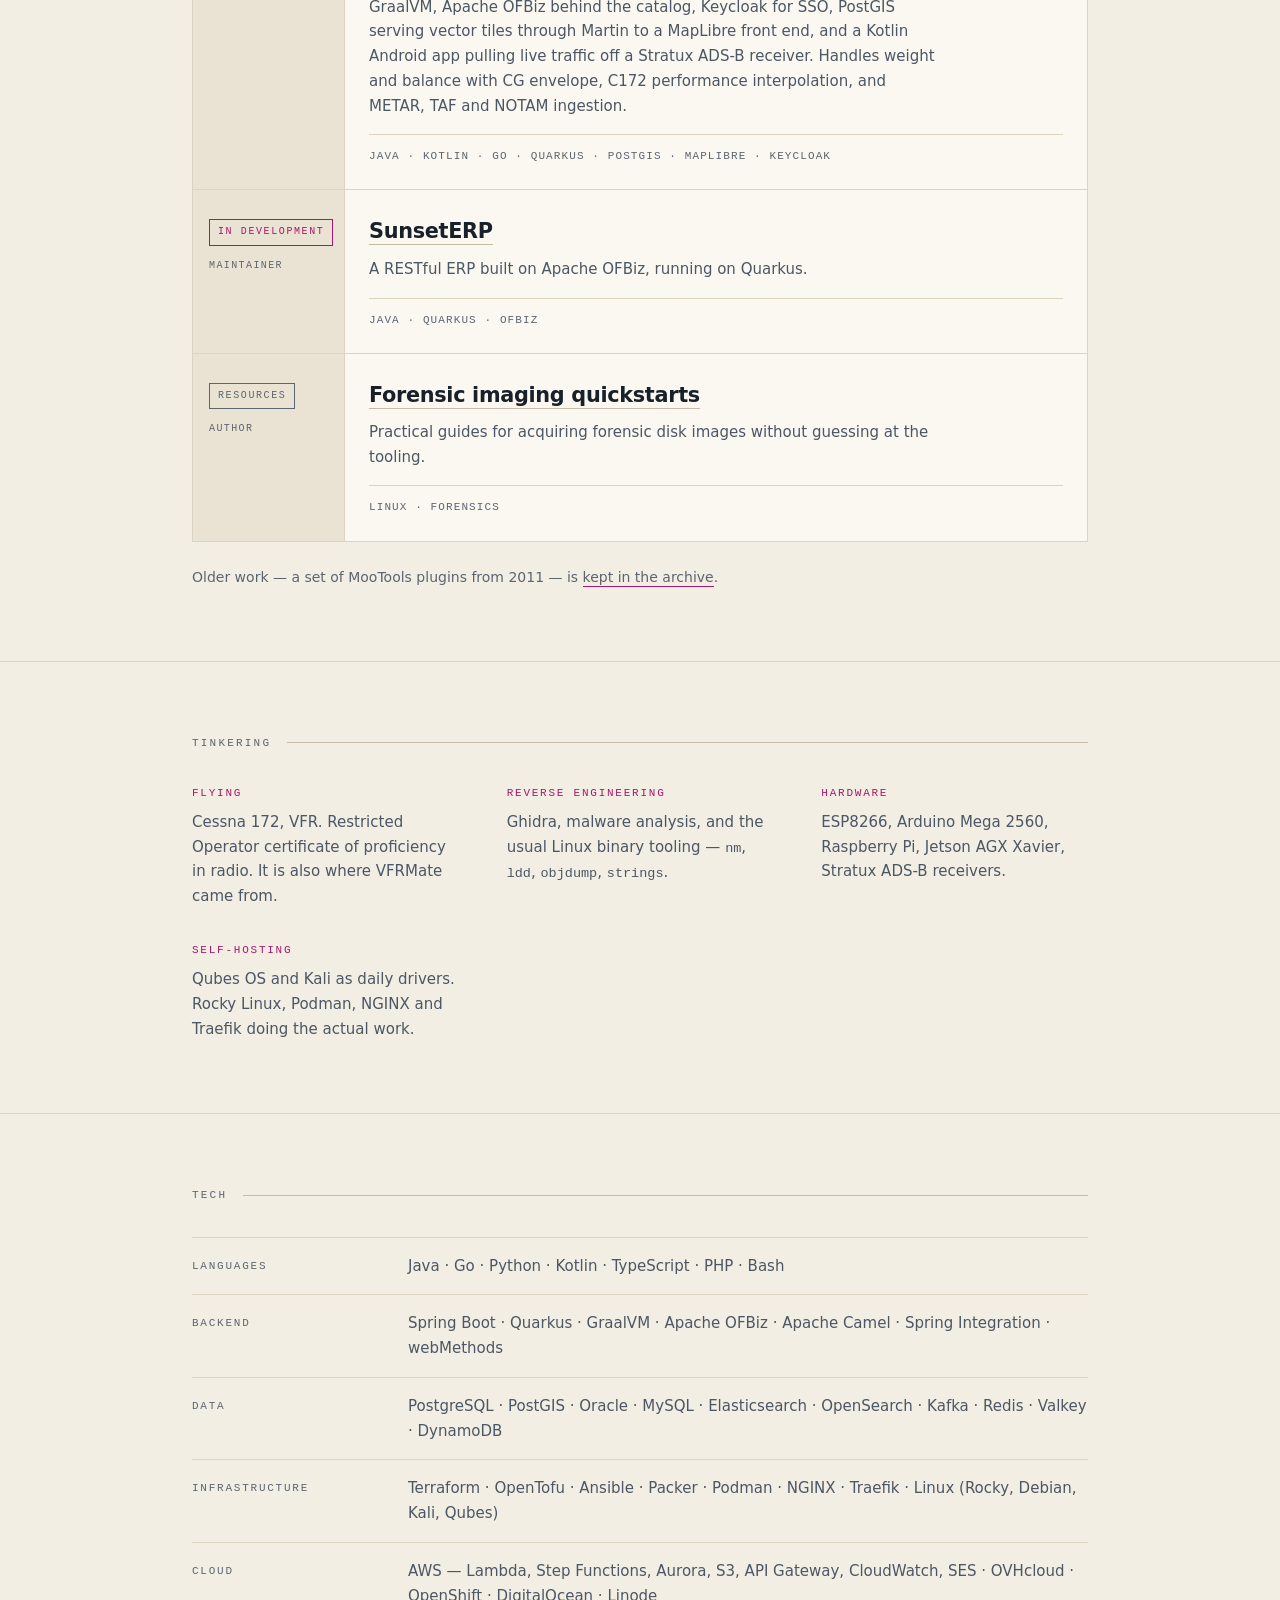
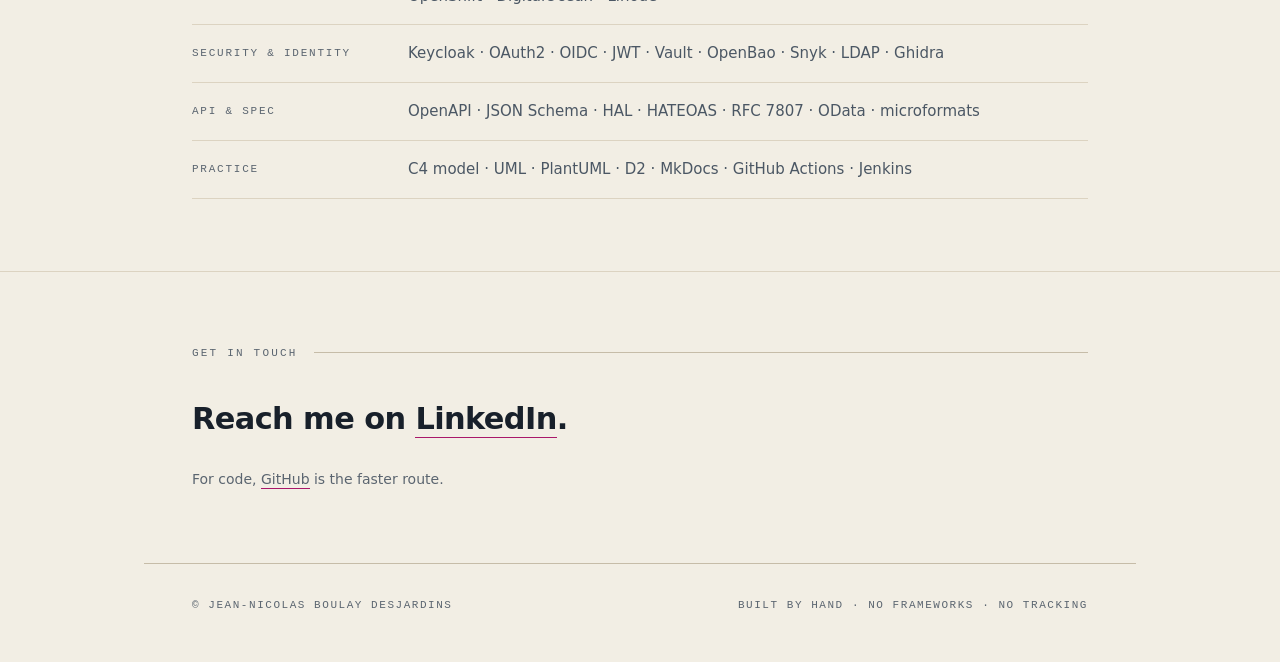
==== commit 0661ce3c: "Removed the Blackmagic video gear mention" ====
--- a/index.html
+++ b/index.html
@@ -156,7 +156,7 @@
         </div>
         <div class="tinker__group">
           <dt class="tinker__term">Hardware</dt>
-          <dd class="tinker__desc">ESP8266, Arduino Mega 2560, Raspberry Pi, Jetson AGX Xavier, Stratux ADS-B receivers, Blackmagic video gear.</dd>
+          <dd class="tinker__desc">ESP8266, Arduino Mega 2560, Raspberry Pi, Jetson AGX Xavier, Stratux ADS-B receivers.</dd>
         </div>
         <div class="tinker__group">
           <dt class="tinker__term">Self-hosting</dt>
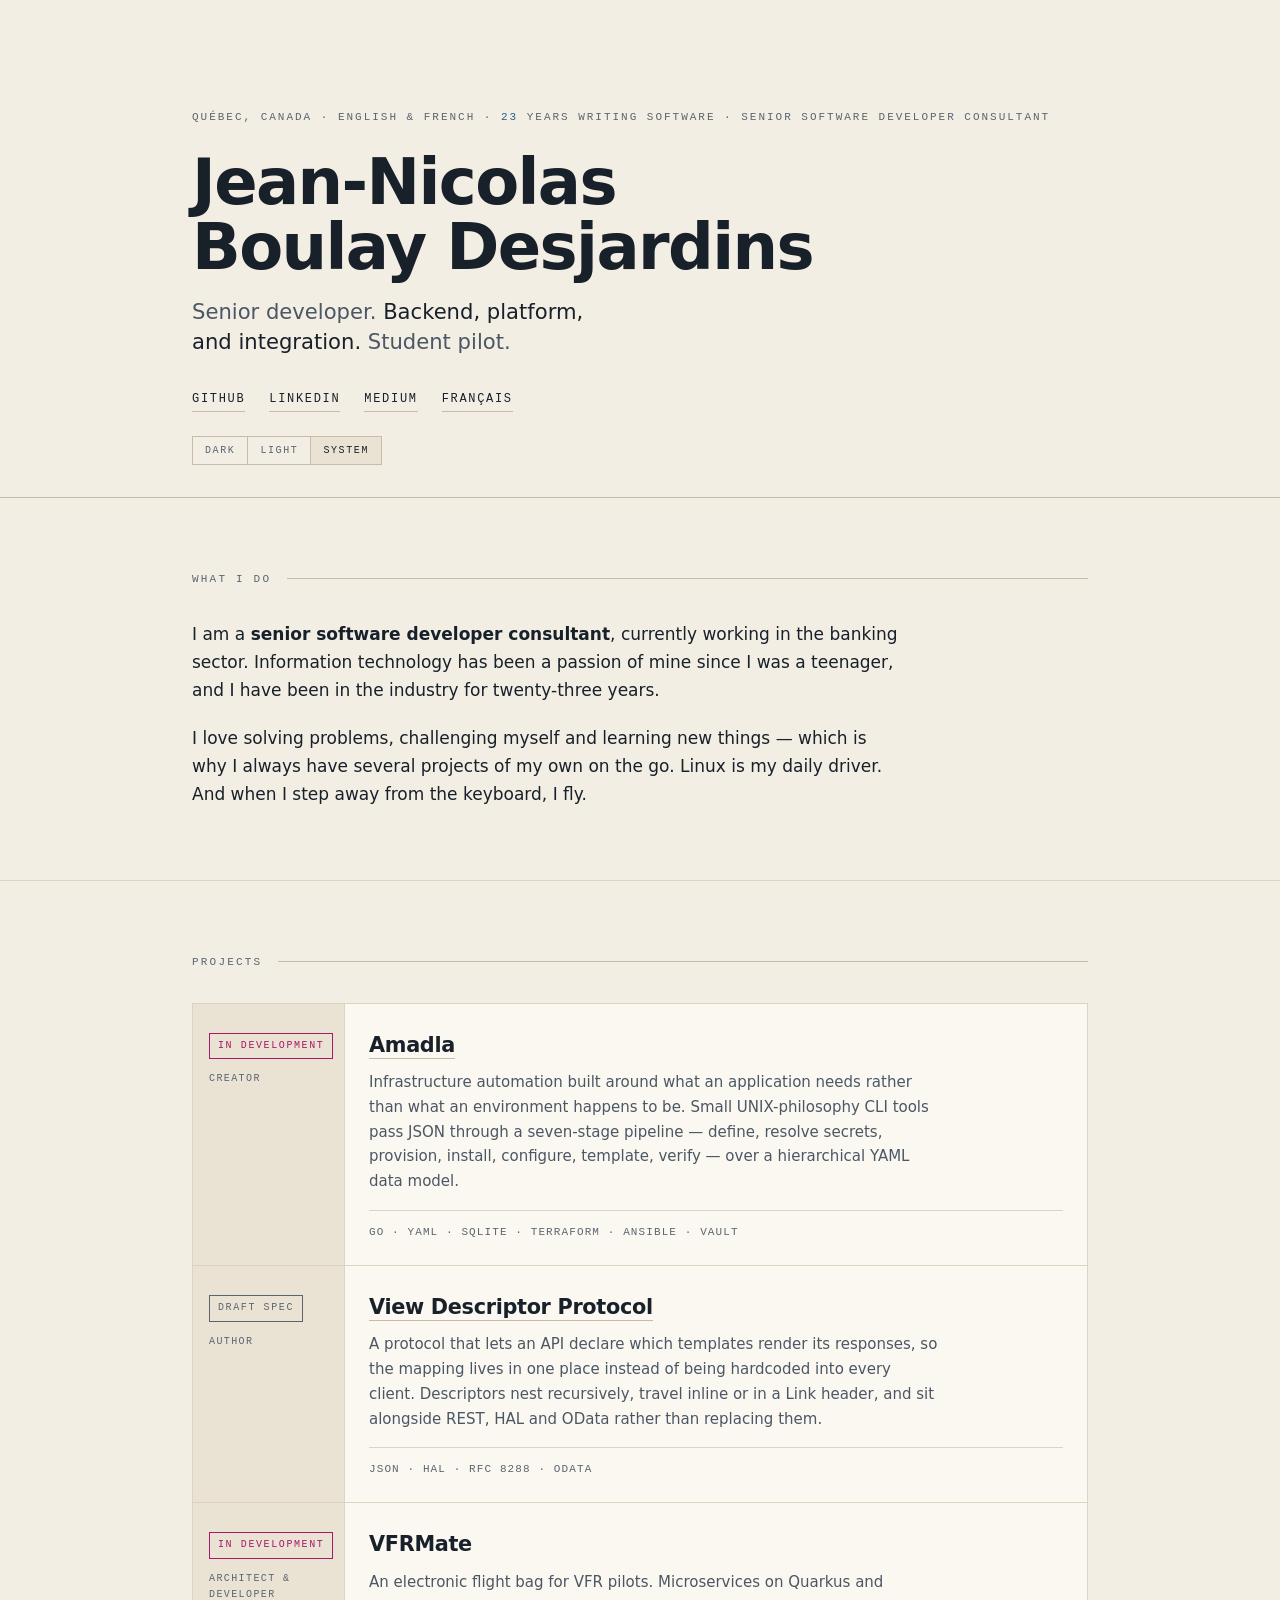
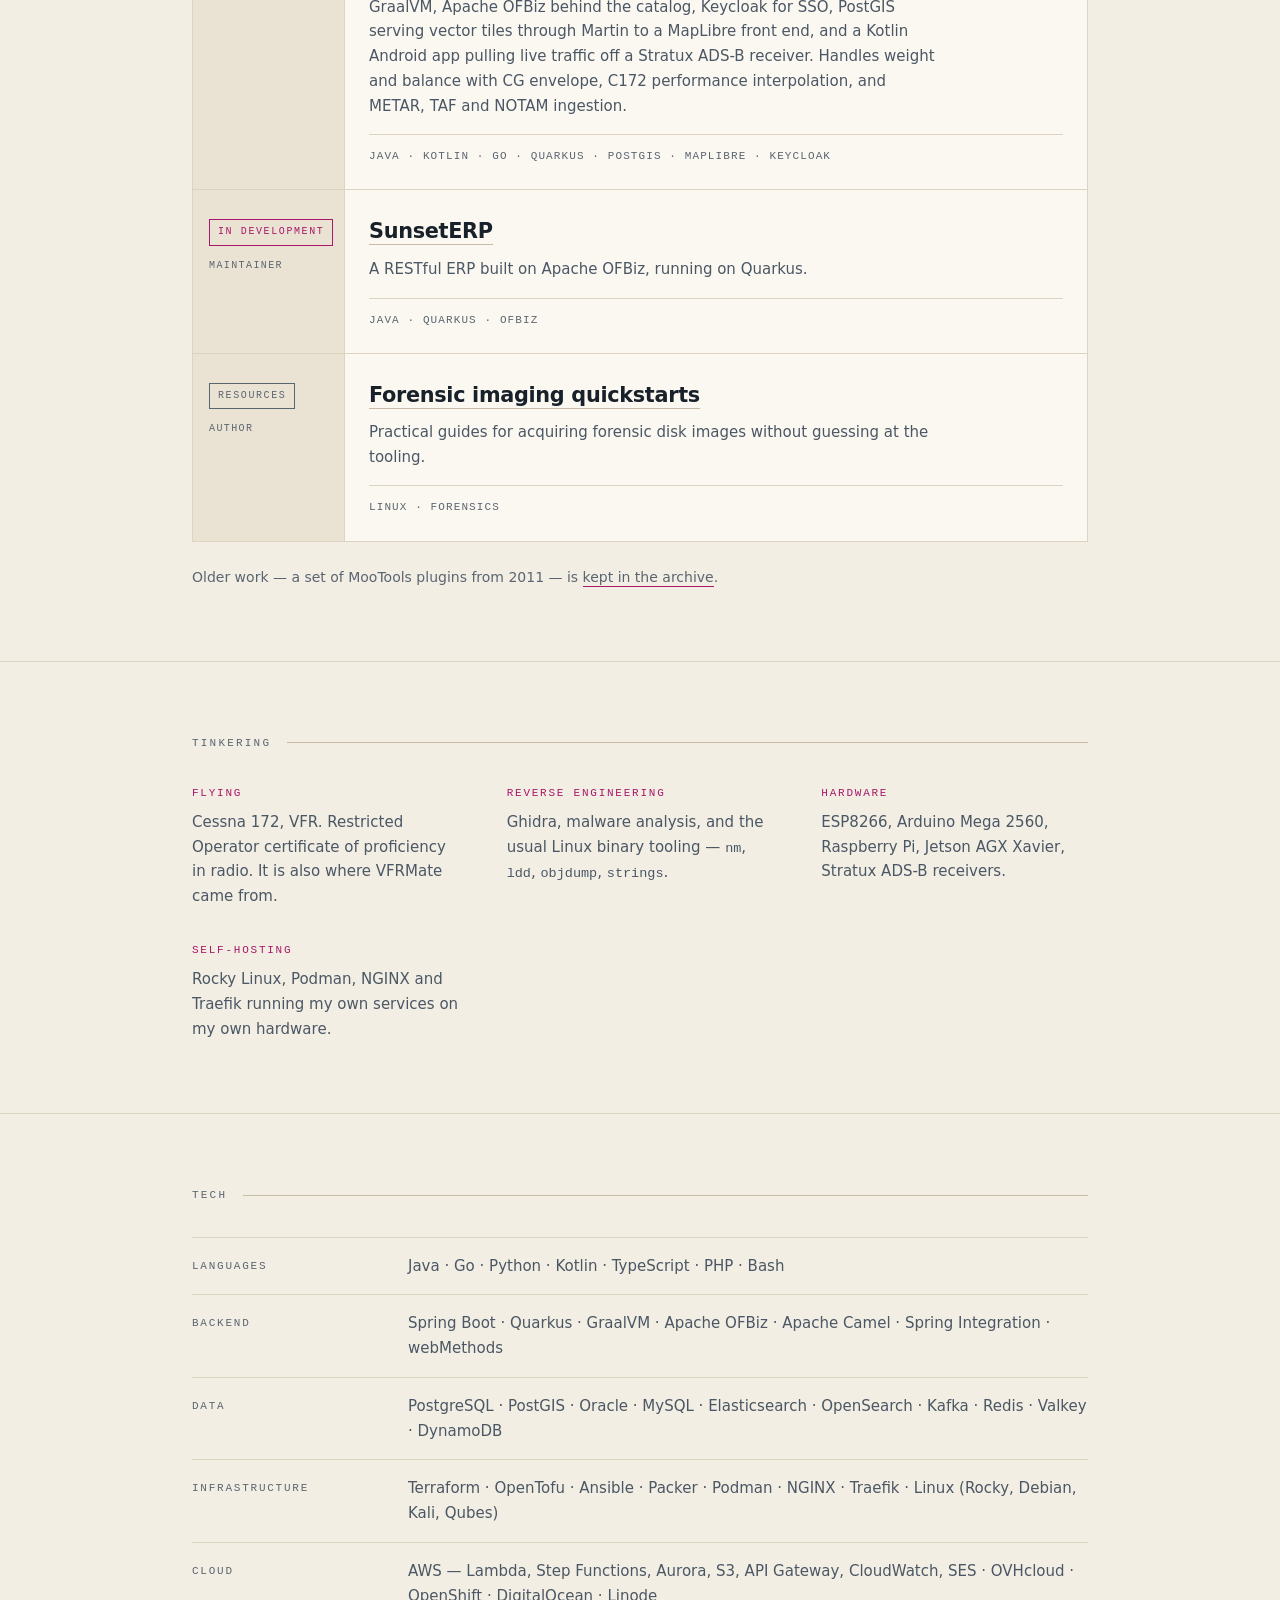
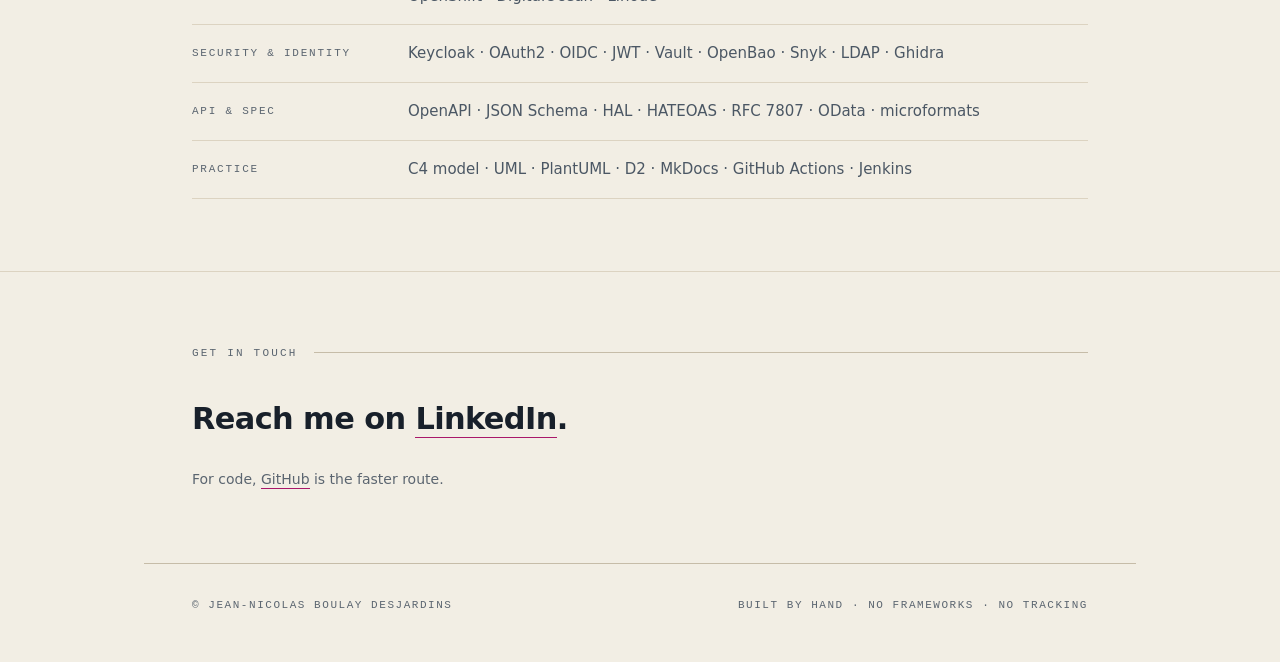
==== commit 4045da1d: "Refocused the self-hosting entry on the homelab stack" ====
--- a/index.html
+++ b/index.html
@@ -160,7 +160,7 @@
         </div>
         <div class="tinker__group">
           <dt class="tinker__term">Self-hosting</dt>
-          <dd class="tinker__desc">Qubes OS and Kali as daily drivers. Rocky Linux, Podman, NGINX and Traefik doing the actual work.</dd>
+          <dd class="tinker__desc">Rocky Linux, Podman, NGINX and Traefik running my own services on my own hardware.</dd>
         </div>
       </dl>
     </div>
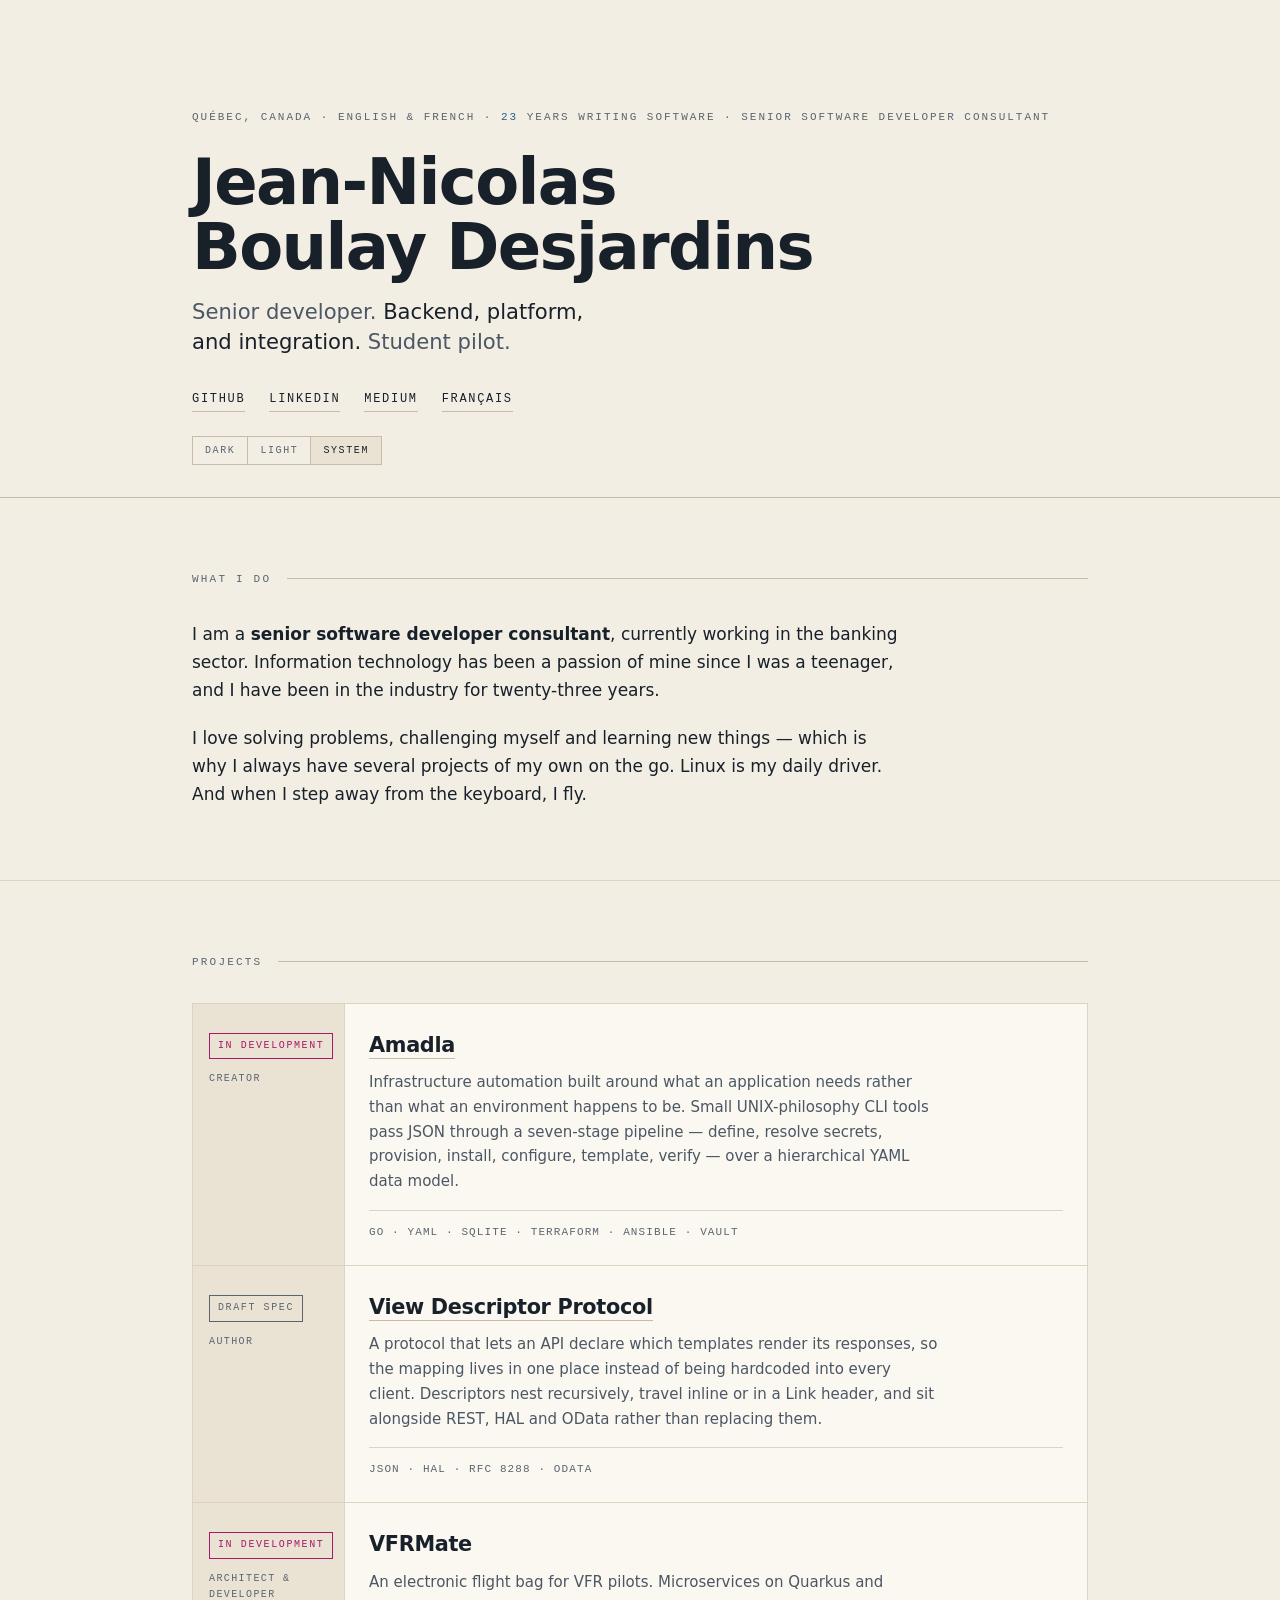
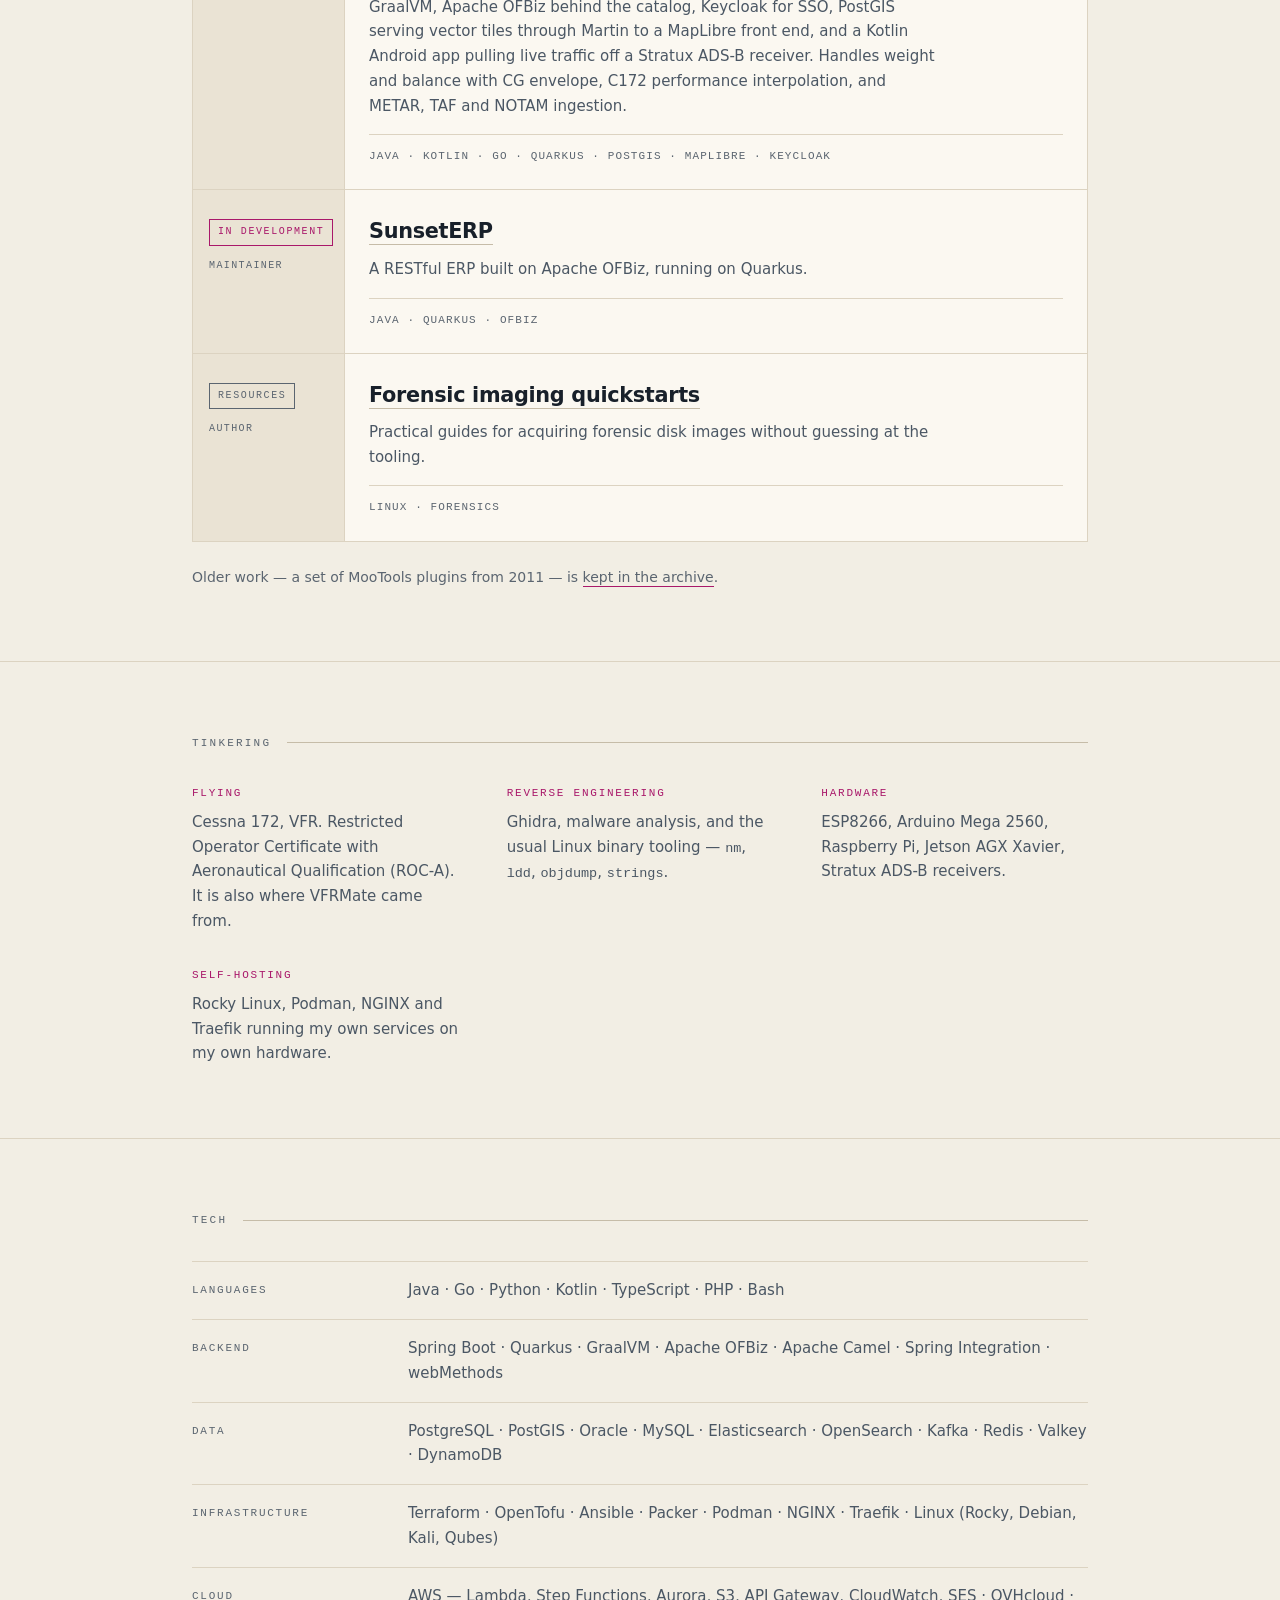
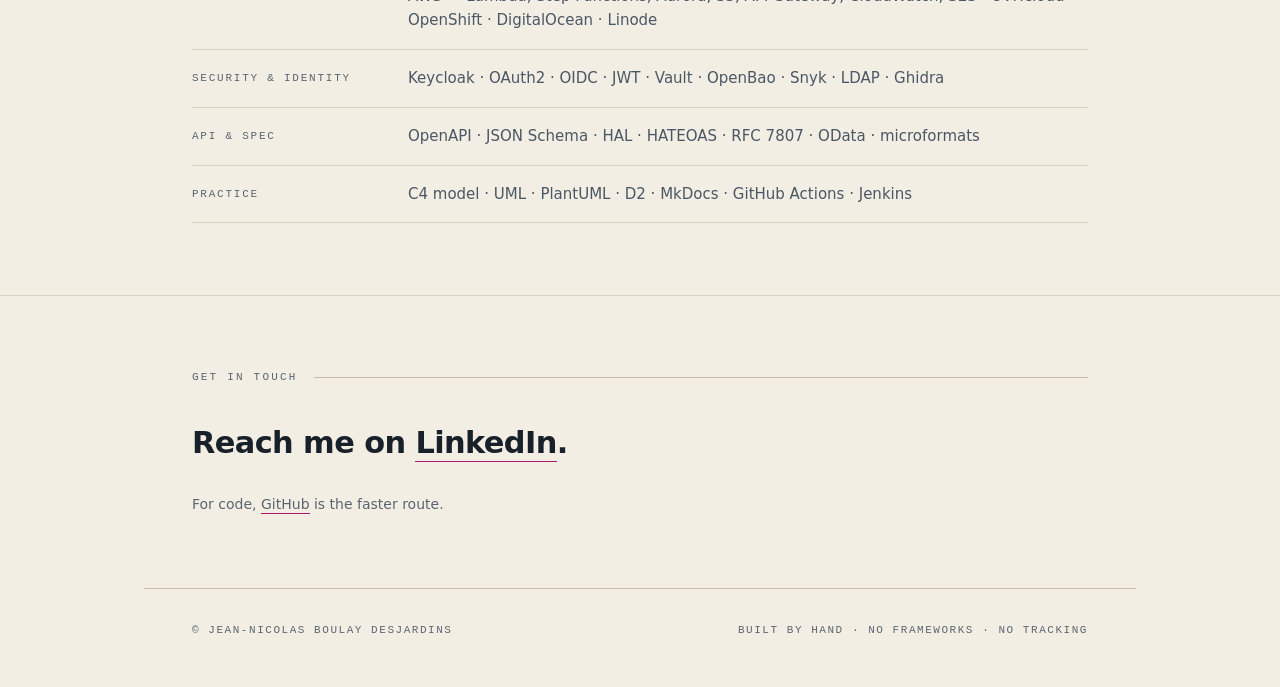
==== commit b44950ba: "Corrected the radio certificate to its official ROC-A name" ====
--- a/index.html
+++ b/index.html
@@ -5,14 +5,14 @@
 <meta name="viewport" content="width=device-width, initial-scale=1">
 <title>Jean-Nicolas Boulay Desjardins</title>
 <meta name="description" content="Senior developer working in backend, platform and integration. Projects in infrastructure automation, API protocol design and aviation software.">
-<link rel="canonical" href="https://jnbdz.github.io/">
-<link rel="alternate" hreflang="en" href="https://jnbdz.github.io/">
-<link rel="alternate" hreflang="fr" href="https://jnbdz.github.io/fr/">
-<link rel="alternate" hreflang="x-default" href="https://jnbdz.github.io/">
+<link rel="canonical" href="https://jean-nicolas.com/">
+<link rel="alternate" hreflang="en" href="https://jean-nicolas.com/">
+<link rel="alternate" hreflang="fr" href="https://jean-nicolas.com/fr/">
+<link rel="alternate" hreflang="x-default" href="https://jean-nicolas.com/">
 <meta property="og:type" content="profile">
 <meta property="og:title" content="Jean-Nicolas Boulay Desjardins">
 <meta property="og:description" content="Senior developer working in backend, platform and integration. Projects in infrastructure automation, API protocol design and aviation software.">
-<meta property="og:url" content="https://jnbdz.github.io/">
+<meta property="og:url" content="https://jean-nicolas.com/">
 <meta property="og:site_name" content="Jean-Nicolas Boulay Desjardins">
 <meta property="og:locale" content="en_CA">
 <meta name="theme-color" media="(prefers-color-scheme: dark)" content="#0e141a">
@@ -34,11 +34,12 @@
 
 <header class="masthead">
   <div class="wrap">
+    <data class="u-url u-uid" value="https://jean-nicolas.com/"></data>
     <p class="masthead__meta">
       <span class="p-region">Québec</span>, <span class="p-country-name">Canada</span>
       &middot; English &amp; French
       &middot; <span class="masthead__meta-figure">23</span> years writing software
-      &middot; senior software developer consultant
+      &middot; <span class="p-job-title">senior software developer consultant</span>
     </p>
     <h1 class="masthead__name p-name"><span class="p-given-name">Jean-Nicolas</span> <span class="p-family-name">Boulay Desjardins</span></h1>
     <p class="masthead__lede">
@@ -148,7 +149,7 @@
       <dl class="tinker">
         <div class="tinker__group">
           <dt class="tinker__term">Flying</dt>
-          <dd class="tinker__desc">Cessna 172, VFR. Restricted Operator certificate of proficiency in radio. It is also where VFRMate came from.</dd>
+          <dd class="tinker__desc">Cessna 172, VFR. Restricted Operator Certificate with Aeronautical Qualification (ROC-A). It is also where VFRMate came from.</dd>
         </div>
         <div class="tinker__group">
           <dt class="tinker__term">Reverse engineering</dt>
